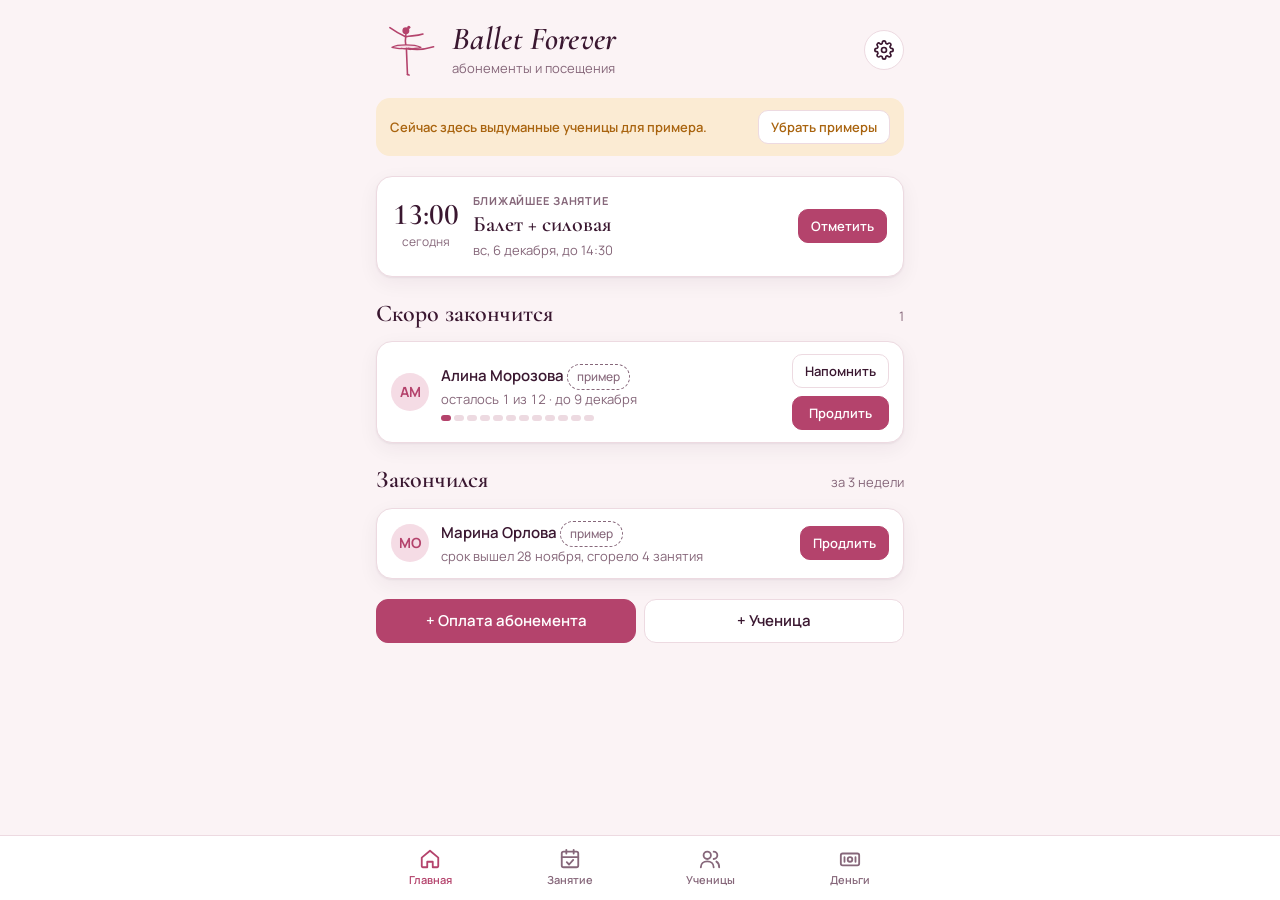
==== index.html @ a79734a9 "Ballet Forever: учёт абонементов и посещений Одностраничное приложение для телефона: отметка посещен" ====
<!doctype html>
<html lang="ru">
<head>
<meta charset="utf-8">
<meta name="viewport" content="width=device-width, initial-scale=1, viewport-fit=cover">
<meta name="apple-mobile-web-app-capable" content="yes">
<meta name="mobile-web-app-capable" content="yes">
<meta name="apple-mobile-web-app-title" content="Ballet Forever">
<link rel="icon" href="data:image/svg+xml,%3Csvg xmlns='http://www.w3.org/2000/svg' viewBox='0 0 64 64'%3E%3Ccircle cx='32' cy='32' r='32' fill='%23B4436C'/%3E%3Ctext x='32' y='42' font-family='Georgia' font-style='italic' font-size='28' fill='white' text-anchor='middle'%3EBF%3C/text%3E%3C/svg%3E">
<title>Ballet Forever</title>
<link rel="preconnect" href="https://fonts.googleapis.com">
<link rel="preconnect" href="https://fonts.gstatic.com" crossorigin>
<link rel="stylesheet" href="https://fonts.googleapis.com/css2?family=Cormorant+Garamond:ital,wght@0,500;0,600;1,500;1,600&family=Manrope:wght@400;500;600;700&display=swap">
<style>
/* Layout: одна колонка телефона, шапка с балериной, нижнее меню из четырёх вкладок, всплывающие снизу листы для форм */
:root {
  --bg: #FBF3F5;
  --surface: #FFFFFF;
  --ink: #3A1730;
  --muted: #86677A;
  --accent: #B4436C;
  --accent-ink: #FFFFFF;
  --accent-soft: #F5DCE5;
  --line: #EDDAE1;
  --ok: #2F7D5B;
  --ok-soft: #DDF0E6;
  --warn: #A9640F;
  --warn-soft: #FBEBD3;
  --bad: #B23A48;
  --bad-soft: #F8DDE0;
  --shadow: 0 1px 2px rgba(58,23,48,.06), 0 6px 20px rgba(58,23,48,.06);
  --f-display: "Cormorant Garamond", "Georgia", "Times New Roman", serif;
  --f-body: "Manrope", "Segoe UI", system-ui, -apple-system, sans-serif;
}
@media (prefers-color-scheme: dark) {
  :root:not([data-theme="light"]) {
    --bg: #1C1118; --surface: #281A23; --ink: #F6E8EE; --muted: #B796A8;
    --accent: #E5809F; --accent-ink: #2A0F1E; --accent-soft: #46283A; --line: #3B2734;
    --ok: #6CC49B; --ok-soft: #1F3A2D; --warn: #E8AA5A; --warn-soft: #3D2C17;
    --bad: #F08390; --bad-soft: #452128; --shadow: 0 1px 2px rgba(0,0,0,.3);
    color-scheme: dark;
  }
}
:root[data-theme="dark"] {
  --bg: #1C1118; --surface: #281A23; --ink: #F6E8EE; --muted: #B796A8;
  --accent: #E5809F; --accent-ink: #2A0F1E; --accent-soft: #46283A; --line: #3B2734;
  --ok: #6CC49B; --ok-soft: #1F3A2D; --warn: #E8AA5A; --warn-soft: #3D2C17;
  --bad: #F08390; --bad-soft: #452128; --shadow: 0 1px 2px rgba(0,0,0,.3);
  color-scheme: dark;
}
* { box-sizing: border-box; }
html, body { margin: 0; }
body {
  background: var(--bg); color: var(--ink);
  font-family: var(--f-body); font-size: 15px; line-height: 1.45;
  -webkit-tap-highlight-color: transparent;
}
.wrap { max-width: 560px; margin: 0 auto; padding-inline: 16px; padding-block: 0 calc(96px + env(safe-area-inset-bottom, 0px)); }
h1, h2, h3 { margin: 0; text-wrap: balance; }
button, input, select, textarea { font: inherit; color: inherit; }
button { cursor: pointer; }
:focus-visible { outline: 2px solid var(--accent); outline-offset: 2px; }
.num { font-variant-numeric: tabular-nums lining-nums; }
.next .when b, .stat b { font-variant-numeric: tabular-nums lining-nums; }

/* шапка */
header.top { display: flex; align-items: center; gap: 12px; padding-block: 18px 8px; }
.ballerina { width: 64px; height: 64px; flex: none; color: var(--accent); }
.brand { flex: 1; min-width: 0; }
.brand h1 { font-family: var(--f-display); font-style: italic; font-weight: 600; font-size: 32px; line-height: 1; letter-spacing: .01em; }
.brand p { margin: 4px 0 0; color: var(--muted); font-size: 13px; }
.iconbtn { width: 40px; height: 40px; border-radius: 50%; border: 1px solid var(--line); background: var(--surface); display: grid; place-items: center; flex: none; }
.iconbtn svg { width: 20px; height: 20px; }

.screen { display: flex; flex-direction: column; gap: 20px; padding-top: 8px; }
.sec-title { display: flex; align-items: baseline; justify-content: space-between; gap: 8px; }
.sec-title h2 { font-family: var(--f-display); font-weight: 600; font-size: 24px; }
.sec-title span { color: var(--muted); font-size: 13px; }
.eyebrow { text-transform: uppercase; letter-spacing: .08em; font-size: 11px; font-weight: 700; color: var(--muted); }

.card { background: var(--surface); border: 1px solid var(--line); border-radius: 16px; box-shadow: var(--shadow); }
.list { display: flex; flex-direction: column; }
.row { display: flex; align-items: center; gap: 12px; padding: 12px 14px; border-top: 1px solid var(--line); min-height: 60px; }
.row:first-child { border-top: 0; }
.row .main { flex: 1; min-width: 0; }
.row .name { font-weight: 600; overflow-wrap: anywhere; }
.row .sub { color: var(--muted); font-size: 13px; }
button.row { width: 100%; text-align: left; background: none; border-left: 0; border-right: 0; border-bottom: 0; }

.avatar { width: 38px; height: 38px; border-radius: 50%; display: grid; place-items: center; font-weight: 700; font-size: 14px; background: var(--accent-soft); color: var(--accent); flex: none; }

.pill { display: inline-flex; align-items: center; gap: 4px; padding: 3px 9px; border-radius: 999px; font-size: 12px; font-weight: 600; white-space: nowrap; }
.pill.ok { background: var(--ok-soft); color: var(--ok); }
.pill.warn { background: var(--warn-soft); color: var(--warn); }
.pill.bad { background: var(--bad-soft); color: var(--bad); }
.pill.mute { background: var(--line); color: var(--muted); }
.pill.ex { background: transparent; border: 1px dashed var(--muted); color: var(--muted); font-weight: 500; }

.btn { display: inline-flex; align-items: center; justify-content: center; gap: 6px; min-height: 44px; padding: 0 18px; border-radius: 12px; border: 1px solid var(--line); background: var(--surface); font-weight: 600; }
.btn.primary { background: var(--accent); color: var(--accent-ink); border-color: var(--accent); }
.btn.small { min-height: 34px; padding: 0 12px; font-size: 13px; border-radius: 10px; }
.btn.ghost { background: transparent; }
.btn.danger { color: var(--bad); }
.btn.block { width: 100%; }
.btns { display: flex; gap: 8px; flex-wrap: wrap; }

/* полоска остатка занятий */
.meter { display: flex; gap: 3px; margin-top: 6px; flex-wrap: wrap; }
.meter i { width: 10px; height: 6px; border-radius: 3px; background: var(--line); }
.meter i.on { background: var(--accent); }

/* ближайшее занятие */
.next { padding: 16px; display: flex; gap: 14px; align-items: center; }
.next .when { text-align: center; min-width: 64px; }
.next .when b { display: block; font-family: var(--f-display); font-size: 30px; font-weight: 600; line-height: 1; }
.next .when small { color: var(--muted); font-size: 12px; }
.next .main { flex: 1; min-width: 0; }
.next h3 { font-family: var(--f-display); font-size: 22px; font-weight: 600; }

.empty { padding: 22px 16px; text-align: center; color: var(--muted); }

/* формы */
label.f { display: flex; flex-direction: column; gap: 6px; font-size: 13px; font-weight: 600; color: var(--muted); }
input[type=text], input[type=tel], input[type=number], input[type=date], input[type=time], select, textarea {
  width: 100%; min-height: 44px; padding: 10px 12px; border-radius: 12px; border: 1px solid var(--line); background: var(--bg); color: var(--ink); font-weight: 500;
}
textarea { min-height: 96px; resize: vertical; }
.grid2 { display: grid; grid-template-columns: 1fr 1fr; gap: 12px; }
.grid2 > * { min-width: 0; }
.form { display: flex; flex-direction: column; gap: 14px; }
.seg { display: flex; gap: 6px; flex-wrap: wrap; }
.seg button { flex: 1; min-width: 52px; min-height: 44px; border-radius: 12px; border: 1px solid var(--line); background: var(--bg); font-weight: 700; }
.seg button[aria-pressed="true"] { background: var(--accent); color: var(--accent-ink); border-color: var(--accent); }
.switch { display: flex; align-items: center; justify-content: space-between; gap: 12px; font-weight: 600; }
.switch input { width: 46px; height: 28px; appearance: none; -webkit-appearance: none; border-radius: 999px; background: var(--line); position: relative; flex: none; transition: background .15s; }
.switch input::after { content: ""; position: absolute; top: 3px; left: 3px; width: 22px; height: 22px; border-radius: 50%; background: var(--surface); box-shadow: 0 1px 3px rgba(0,0,0,.25); transition: transform .15s; }
.switch input:checked { background: var(--accent); }
.switch input:checked::after { transform: translateX(18px); }
.summary { background: var(--accent-soft); border-radius: 12px; padding: 12px 14px; font-size: 14px; }
.summary b { font-variant-numeric: tabular-nums; }
.hint { color: var(--muted); font-size: 13px; margin: 0; }

/* отметка посещений */
.check { width: 30px; height: 30px; border-radius: 50%; border: 2px solid var(--line); display: grid; place-items: center; flex: none; transition: all .12s; }
.check svg { width: 16px; height: 16px; opacity: 0; }
.row[aria-pressed="true"] .check { background: var(--accent); border-color: var(--accent); color: var(--accent-ink); }
.row[aria-pressed="true"] .check svg { opacity: 1; }
.stickybar { position: sticky; bottom: calc(76px + env(safe-area-inset-bottom, 0px)); z-index: 3; }

/* нижнее меню */
nav.tabs { position: fixed; left: 0; right: 0; bottom: 0; z-index: 10; background: var(--surface); border-top: 1px solid var(--line); padding: 6px 8px calc(6px + env(safe-area-inset-bottom, 0px)); }
nav.tabs .in { max-width: 560px; margin: 0 auto; display: grid; grid-template-columns: repeat(4, 1fr); }
nav.tabs button { background: none; border: 0; display: flex; flex-direction: column; align-items: center; gap: 2px; padding: 6px 0; font-size: 11px; font-weight: 600; color: var(--muted); }
nav.tabs svg { width: 22px; height: 22px; }
nav.tabs button[aria-current="page"] { color: var(--accent); }

/* лист снизу */
.scrim { position: fixed; inset: 0; background: rgba(28,10,22,.45); z-index: 20; display: flex; align-items: flex-end; justify-content: center; }
.sheet { background: var(--surface); width: 100%; max-width: 560px; max-height: 92%; overflow-y: auto; border-radius: 22px 22px 0 0; padding: 18px 16px calc(20px + env(safe-area-inset-bottom, 0px)); display: flex; flex-direction: column; gap: 16px; animation: up .2s ease-out; }
.sheet h2 { font-family: var(--f-display); font-weight: 600; font-size: 26px; }
.sheet .head { display: flex; align-items: center; justify-content: space-between; gap: 8px; }
@keyframes up { from { transform: translateY(24px); opacity: .6; } to { transform: none; opacity: 1; } }
@media (prefers-reduced-motion: reduce) { .sheet { animation: none; } * { transition: none !important; } }

.msg { background: var(--bg); border: 1px solid var(--line); border-radius: 12px; padding: 12px; white-space: pre-wrap; user-select: all; -webkit-user-select: all; }
.toast { position: fixed; left: 50%; transform: translateX(-50%); bottom: calc(86px + env(safe-area-inset-bottom, 0px)); background: var(--ink); color: var(--bg); padding: 10px 16px; border-radius: 12px; font-weight: 600; z-index: 30; max-width: calc(100% - 32px); }

.stats { display: grid; grid-template-columns: repeat(2, 1fr); gap: 10px; }
.stat { padding: 14px; }
.stat b { display: block; font-family: var(--f-display); font-size: 30px; font-weight: 600; line-height: 1.1; font-variant-numeric: tabular-nums; }
.stat span { color: var(--muted); font-size: 13px; }
.banner { padding: 12px 14px; border-radius: 14px; background: var(--warn-soft); color: var(--warn); font-size: 13px; font-weight: 600; display: flex; gap: 10px; align-items: center; justify-content: space-between; flex-wrap: wrap; }
.search { position: relative; }
.timeline .row { min-height: 48px; }
</style>
</head>
<body>
<div class="wrap">
  <header class="top">
    <svg class="ballerina" viewBox="0 0 120 120" aria-hidden="true" fill="none" stroke="currentColor" stroke-width="3" stroke-linecap="round" stroke-linejoin="round">
      <circle cx="56" cy="24" r="6.5" fill="currentColor" stroke="none"/>
      <circle cx="61.5" cy="17.5" r="3" fill="currentColor" stroke="none"/>
      <path d="M56 31 C55 38 54.5 45 56 52"/>
      <path d="M55.5 35 C47 31 37 26 26 18"/>
      <path d="M56.5 35 C66 33 76 34 88 30"/>
      <path d="M30 55 C40 49 72 49 84 55 C76 58 70 56 64 59 C59 56 53 59 48 57 C42 59 36 56 30 55 Z" fill="var(--accent-soft)" stroke-width="2.5"/>
      <path d="M57 57 L58 82 L59 106"/>
      <path d="M59 106 L62 107"/>
      <path d="M60 57 C72 60 88 60 108 54"/>
    </svg>
    <div class="brand">
      <h1>Ballet Forever</h1>
      <p id="subtitle">абонементы и посещения</p>
    </div>
    <button class="iconbtn" id="settingsBtn" aria-label="Настройки">
      <svg viewBox="0 0 24 24" fill="none" stroke="currentColor" stroke-width="2" stroke-linecap="round" stroke-linejoin="round"><circle cx="12" cy="12" r="3"/><path d="M19.4 15a1.65 1.65 0 0 0 .33 1.82l.06.06a2 2 0 1 1-2.83 2.83l-.06-.06a1.65 1.65 0 0 0-1.82-.33 1.65 1.65 0 0 0-1 1.51V21a2 2 0 1 1-4 0v-.09A1.65 1.65 0 0 0 9 19.4a1.65 1.65 0 0 0-1.82.33l-.06.06a2 2 0 1 1-2.83-2.83l.06-.06A1.65 1.65 0 0 0 4.68 15a1.65 1.65 0 0 0-1.51-1H3a2 2 0 1 1 0-4h.09A1.65 1.65 0 0 0 4.6 9a1.65 1.65 0 0 0-.33-1.82l-.06-.06a2 2 0 1 1 2.83-2.83l.06.06A1.65 1.65 0 0 0 9 4.68a1.65 1.65 0 0 0 1-1.51V3a2 2 0 1 1 4 0v.09a1.65 1.65 0 0 0 1 1.51 1.65 1.65 0 0 0 1.82-.33l.06-.06a2 2 0 1 1 2.83 2.83l-.06.06A1.65 1.65 0 0 0 19.4 9a1.65 1.65 0 0 0 1.51 1H21a2 2 0 1 1 0 4h-.09a1.65 1.65 0 0 0-1.51 1z"/></svg>
    </button>
  </header>
  <main id="app"></main>
</div>

<nav class="tabs" aria-label="Разделы">
  <div class="in">
    <button data-tab="home"><svg viewBox="0 0 24 24" fill="none" stroke="currentColor" stroke-width="2" stroke-linecap="round" stroke-linejoin="round"><path d="M3 10.5 12 3l9 7.5V20a1 1 0 0 1-1 1h-5v-6H9v6H4a1 1 0 0 1-1-1z"/></svg>Главная</button>
    <button data-tab="mark"><svg viewBox="0 0 24 24" fill="none" stroke="currentColor" stroke-width="2" stroke-linecap="round" stroke-linejoin="round"><rect x="3" y="4" width="18" height="17" rx="2"/><path d="M8 2v4M16 2v4M3 10h18M8.5 15.5l2.5 2.5 4.5-5"/></svg>Занятие</button>
    <button data-tab="students"><svg viewBox="0 0 24 24" fill="none" stroke="currentColor" stroke-width="2" stroke-linecap="round" stroke-linejoin="round"><circle cx="9" cy="8" r="4"/><path d="M2 21c0-4 3-6.5 7-6.5s7 2.5 7 6.5"/><path d="M16 4a4 4 0 0 1 0 8M19 14.8c1.8.9 3 2.9 3 6.2"/></svg>Ученицы</button>
    <button data-tab="money"><svg viewBox="0 0 24 24" fill="none" stroke="currentColor" stroke-width="2" stroke-linecap="round" stroke-linejoin="round"><rect x="2" y="6" width="20" height="13" rx="2"/><circle cx="12" cy="12.5" r="2.5"/><path d="M6 10v5M18 10v5"/></svg>Деньги</button>
  </div>
</nav>

<script>
(() => {
'use strict';

/* ---------- даты ---------- */
const pad = n => String(n).padStart(2, '0');
const iso = d => `${d.getFullYear()}-${pad(d.getMonth() + 1)}-${pad(d.getDate())}`;
const parse = s => { const [y, m, d] = s.split('-').map(Number); return new Date(y, m - 1, d); };
const today = () => iso(new Date());
const addDays = (s, n) => { const d = parse(s); d.setDate(d.getDate() + n); return iso(d); };
const diff = (a, b) => Math.round((parse(b) - parse(a)) / 86400000); // b - a в днях
const MONTHS = ['января','февраля','марта','апреля','мая','июня','июля','августа','сентября','октября','ноября','декабря'];
const MONTHS_NOM = ['Январь','Февраль','Март','Апрель','Май','Июнь','Июль','Август','Сентябрь','Октябрь','Ноябрь','Декабрь'];
const DOW = ['вс','пн','вт','ср','чт','пт','сб'];
const DOW_FULL = ['воскресенье','понедельник','вторник','среда','четверг','пятница','суббота'];
const fmt = s => { const d = parse(s); return `${d.getDate()} ${MONTHS[d.getMonth()]}`; };
const fmtDow = s => `${DOW[parse(s).getDay()]}, ${fmt(s)}`;
const plural = (n, a, b, c) => { const m10 = n % 10, m100 = n % 100; return m10 === 1 && m100 !== 11 ? a : m10 >= 2 && m10 <= 4 && (m100 < 10 || m100 >= 20) ? b : c; };
const zan = n => `${n} ${plural(n, 'занятие', 'занятия', 'занятий')}`;
const rub = n => `${Number(n).toLocaleString('ru-RU')} ₽`;
const uid = () => Math.random().toString(36).slice(2, 10) + Date.now().toString(36).slice(-4);
const esc = s => String(s ?? '').replace(/[&<>"']/g, c => ({ '&': '&amp;', '<': '&lt;', '>': '&gt;', '"': '&quot;', "'": '&#39;' }[c]));
const initials = name => name.trim().split(/\s+/).slice(0, 2).map(w => w[0] || '').join('').toUpperCase();

/* ---------- данные ---------- */
const KEY = 'ballet-forever-v1';
const REASONS = { sick: 'Болезнь (больничный)', trip: 'Командировка', vacation: 'Отпуск', other: 'Другое уважительное' };
const DEFAULT_TEMPLATE = '{имя}, привет! В твоём абонементе осталось {осталось}, он действует до {до}. Если хочешь продолжать, продлим на следующем занятии. Ballet Forever';

function defaults() {
  return {
    settings: {
      pricePerLesson: 500,
      priceSingle: 1000,
      soonLessons: 2,
      soonDays: 5,
      template: DEFAULT_TEMPLATE,
      lastBackup: null,
    },
    schedule: [
      { id: 'c1', dow: 1, title: 'Растяжка', start: '18:00', end: '19:00' },
      { id: 'c2', dow: 2, title: 'Балет', start: '19:00', end: '20:30' },
      { id: 'c3', dow: 4, title: 'Балет', start: '19:00', end: '20:30' },
      { id: 'c4', dow: 0, title: 'Балет + силовая', start: '13:00', end: '14:30' },
    ],
    students: [], passes: [], visits: [],
  };
}

function sample() {
  const db = defaults();
  const t = today();
  const mk = (name, phone, remind) => { const s = { id: uid(), name, phone, remind, note: '', example: true }; db.students.push(s); return s; };
  const pass = (s, perWeek, weeks, startOffset, extra = {}) => {
    const p = { id: uid(), studentId: s.id, perWeek, weeks, total: perWeek * weeks, price: perWeek * weeks * 500, paidAt: addDays(t, startOffset), start: addDays(t, startOffset), freezes: [], ...extra };
    db.passes.push(p); return p;
  };
  // занятия, которые были в прошлом по расписанию, от start до вчера
  const pastClassDays = (from) => { const out = []; for (let d = from; d < t; d = addDays(d, 1)) { const c = db.schedule.find(c => c.dow === parse(d).getDay()); if (c) out.push({ date: d, classId: c.id }); } return out; };
  const attend = (s, p, take, keep = 0) => { pastClassDays(p.start).filter(take).slice(0, p.total - keep).forEach(x => db.visits.push({ id: uid(), studentId: s.id, date: x.date, classId: x.classId, kind: 'pass', passId: p.id })); };

  const a = mk('Алина Морозова', '+7 900 111-22-33', true);
  const pa = pass(a, 3, 4, -24); attend(a, pa, () => true, 1);
  const b = mk('Вера Соколова', '+7 900 222-33-44', true);
  const pb = pass(b, 2, 4, -10); attend(b, pb, x => [2, 4].includes(parse(x.date).getDay()));
  const c = mk('Дарья Лебедева', '+7 900 333-44-55', true);
  const pc = pass(c, 4, 4, -26, { freezes: [{ id: uid(), from: addDays(t, -12), to: addDays(t, -6), reason: 'trip' }] });
  attend(c, pc, x => diff(x.date, addDays(t, -12)) > 0 || diff(addDays(t, -6), x.date) > 0);
  const d = mk('Ольга Павлова', '+7 900 444-55-66', false);
  pastClassDays(addDays(t, -14)).filter(x => parse(x.date).getDay() === 4).forEach(x => db.visits.push({ id: uid(), studentId: d.id, date: x.date, classId: x.classId, kind: 'single', price: 1000 }));
  const e = mk('Ксения Белова', '+7 900 555-66-77', true);
  const pe = pass(e, 3, 4, -3); attend(e, pe, () => true);
  const f = mk('Марина Орлова', '+7 900 666-77-88', true);
  const pf = pass(f, 2, 4, -35); attend(f, pf, x => [2, 0].includes(parse(x.date).getDay()) && diff(x.date, addDays(t, -22)) > 0);
  return db;
}

let db;
let storageOk = true;
function load() {
  try {
    const raw = localStorage.getItem(KEY);
    if (raw) { db = JSON.parse(raw); db.settings = { ...defaults().settings, ...db.settings }; return; }
  } catch (e) { storageOk = false; }
  db = sample();
  save();
}
function save() {
  try { localStorage.setItem(KEY, JSON.stringify(db)); } catch (e) { storageOk = false; }
}

/* ---------- расчёты по абонементу ---------- */
const frozenDays = p => p.freezes.reduce((s, f) => s + Math.max(0, diff(f.from, f.to) + 1), 0);
const passEnd = p => addDays(p.start, p.weeks * 7 - 1 + frozenDays(p));
const passUsed = p => db.visits.filter(v => v.passId === p.id).length;
const passLeft = p => p.total - passUsed(p);
const isFrozenOn = (p, d) => p.freezes.some(f => d >= f.from && d <= f.to);

function passState(p, on = today()) {
  const left = passLeft(p), end = passEnd(p), daysLeft = diff(on, end);
  if (on < p.start) return { key: 'future', left, end, daysLeft, label: `с ${fmt(p.start)}`, tone: 'mute' };
  if (left <= 0) return { key: 'used', left: 0, end, daysLeft, label: 'занятия закончились', tone: 'bad' };
  if (on > end) return { key: 'expired', left, end, daysLeft, burned: left, label: `истёк, сгорело ${left}`, tone: 'bad' };
  if (isFrozenOn(p, on)) return { key: 'frozen', left, end, daysLeft, label: 'заморожен', tone: 'mute' };
  const soon = left <= db.settings.soonLessons || daysLeft <= db.settings.soonDays;
  return { key: soon ? 'soon' : 'active', left, end, daysLeft, label: `осталось ${left} из ${p.total}`, tone: soon ? 'warn' : 'ok' };
}
const studentPasses = sid => db.passes.filter(p => p.studentId === sid).sort((a, b) => a.start < b.start ? 1 : -1);
function currentPass(sid, on = today()) {
  const list = studentPasses(sid);
  // сначала действующий на эту дату, иначе самый свежий
  return list.find(p => { const s = passState(p, on); return ['active', 'soon', 'frozen'].includes(s.key); }) || list.find(p => passState(p, on).key === 'future') || list[0] || null;
}
function passForVisit(sid, date, exceptVisitIds = []) {
  return db.passes.filter(p => p.studentId === sid && date >= p.start && date <= passEnd(p))
    .sort((a, b) => a.start < b.start ? -1 : 1)
    .find(p => p.total - db.visits.filter(v => v.passId === p.id && !exceptVisitIds.includes(v.id)).length > 0) || null;
}
const studentById = id => db.students.find(s => s.id === id);
const classById = id => db.schedule.find(c => c.id === id);

function upcomingClass() {
  const now = new Date();
  for (let i = 0; i < 8; i++) {
    const d = addDays(today(), i), dow = parse(d).getDay();
    const list = db.schedule.filter(c => c.dow === dow).sort((a, b) => a.start < b.start ? -1 : 1);
    for (const c of list) {
      if (i === 0) { const [h, m] = c.end.split(':').map(Number); if (now.getHours() * 60 + now.getMinutes() > h * 60 + m) continue; }
      return { date: d, cls: c };
    }
  }
  return null;
}

function reminderText(s, p) {
  const st = passState(p);
  return db.settings.template
    .replaceAll('{имя}', s.name.split(' ')[0])
    .replaceAll('{осталось}', zan(st.left))
    .replaceAll('{до}', fmt(st.end));
}

/* ---------- интерфейс ---------- */
const app = document.getElementById('app');
let tab = 'home';
let markState = null;
let studentFilter = '';

const ICON_CHECK = '<svg viewBox="0 0 24 24" fill="none" stroke="currentColor" stroke-width="3" stroke-linecap="round" stroke-linejoin="round"><path d="M5 12.5l4.5 4.5L19 7.5"/></svg>';
const meter = (p, st) => p.total > 24 ? '' : `<div class="meter" aria-hidden="true">${Array.from({ length: p.total }, (_, i) => `<i class="${i < st.left && ['active', 'soon', 'frozen', 'future'].includes(st.key) ? 'on' : ''}"></i>`).join('')}</div>`;
const exPill = s => s.example ? ' <span class="pill ex">пример</span>' : '';

function toast(text) {
  const t = document.createElement('div'); t.className = 'toast'; t.textContent = text; t.setAttribute('role', 'status');
  document.body.appendChild(t); setTimeout(() => t.remove(), 2200);
}

function setTab(t) { tab = t; if (t !== 'mark') markState = null; render(); window.scrollTo(0, 0); }
document.querySelectorAll('nav.tabs button').forEach(b => b.addEventListener('click', () => setTab(b.dataset.tab)));
document.getElementById('settingsBtn').addEventListener('click', () => { tab = 'settings'; render(); window.scrollTo(0, 0); });

function render() {
  document.querySelectorAll('nav.tabs button').forEach(b => { if (b.dataset.tab === tab) b.setAttribute('aria-current', 'page'); else b.removeAttribute('aria-current'); });
  ({ home: renderHome, mark: renderMark, students: renderStudents, money: renderMoney, settings: renderSettings })[tab]();
}

/* ----- Главная ----- */
function renderHome() {
  const t = today();
  const soon = [], ended = [];
  db.students.forEach(s => {
    const p = currentPass(s.id); if (!p) return;
    const st = passState(p);
    const newer = db.passes.some(q => q.studentId === s.id && q.start > p.start);
    if (newer) return;
    if (st.key === 'soon') soon.push({ s, p, st });
    if ((st.key === 'used' || st.key === 'expired') && diff(st.end, t) <= 21) ended.push({ s, p, st });
  });
  soon.sort((a, b) => a.st.left - b.st.left || a.st.daysLeft - b.st.daysLeft);
  const up = upcomingClass();
  const hasExamples = db.students.some(s => s.example);
  const backupDays = db.settings.lastBackup ? diff(db.settings.lastBackup, t) : null;

  app.innerHTML = `<div class="screen">
    ${hasExamples ? `<div class="banner"><span>Сейчас здесь выдуманные ученицы для примера.</span><button class="btn small" data-act="clear-examples">Убрать примеры</button></div>` : ''}
    ${!storageOk ? `<div class="banner"><span>Браузер не даёт сохранять данные. Откройте приложение в обычном окне, не в режиме инкогнито.</span></div>` : ''}
    ${!hasExamples && db.students.length && (backupDays === null || backupDays >= 14) ? `<div class="banner"><span>${backupDays === null ? 'Резервной копии ещё нет.' : `Последняя копия ${backupDays} дн. назад.`} Сохраните копию данных.</span><button class="btn small" data-act="go-settings">Сохранить</button></div>` : ''}

    ${up ? `<div class="card next">
      <div class="when"><b class="num">${up.cls.start}</b><small>${up.date === t ? 'сегодня' : diff(t, up.date) === 1 ? 'завтра' : DOW_FULL[parse(up.date).getDay()]}</small></div>
      <div class="main"><div class="eyebrow">Ближайшее занятие</div><h3>${esc(up.cls.title)}</h3><div class="sub" style="color:var(--muted);font-size:13px">${fmtDow(up.date)}, до ${up.cls.end}</div></div>
      <button class="btn primary small" data-act="mark-class" data-date="${up.date}" data-class="${up.cls.id}">Отметить</button>
    </div>` : ''}

    <section>
      <div class="sec-title"><h2>Скоро закончится</h2><span>${soon.length ? soon.length : ''}</span></div>
      <div class="card list" style="margin-top:10px">
        ${soon.length ? soon.map(({ s, p, st }) => `<div class="row">
          <div class="avatar">${esc(initials(s.name))}</div>
          <div class="main"><div class="name">${esc(s.name)}${exPill(s)}</div>
            <div class="sub num">осталось ${st.left} из ${p.total} · до ${fmt(st.end)}</div>${meter(p, st)}</div>
          <div class="btns" style="flex-direction:column;align-items:stretch">
            ${s.remind ? `<button class="btn small" data-act="remind" data-id="${s.id}">Напомнить</button>` : ''}
            <button class="btn small primary" data-act="renew" data-id="${s.id}">Продлить</button>
          </div></div>`).join('') : `<div class="empty">Ни у кого абонемент не кончается в ближайшие ${db.settings.soonDays} дн.</div>`}
      </div>
    </section>

    ${ended.length ? `<section>
      <div class="sec-title"><h2>Закончился</h2><span>за 3 недели</span></div>
      <div class="card list" style="margin-top:10px">
        ${ended.map(({ s, p, st }) => `<div class="row">
          <div class="avatar">${esc(initials(s.name))}</div>
          <div class="main"><div class="name">${esc(s.name)}${exPill(s)}</div>
            <div class="sub">${st.key === 'expired' ? `срок вышел ${fmt(st.end)}, сгорело ${zan(st.burned)}` : `все ${zan(p.total)} использованы`}</div></div>
          <button class="btn small primary" data-act="renew" data-id="${s.id}">Продлить</button></div>`).join('')}
      </div></section>` : ''}

    <div class="btns">
      <button class="btn primary" style="flex:1" data-act="new-pass">+ Оплата абонемента</button>
      <button class="btn" style="flex:1" data-act="new-student">+ Ученица</button>
    </div>
  </div>`;
}

/* ----- Отметка занятия ----- */
function classesFor(date) { return db.schedule.filter(c => c.dow === parse(date).getDay()).sort((a, b) => a.start < b.start ? -1 : 1); }
function openMark(date, classId) {
  const existing = db.visits.filter(v => v.date === date && v.classId === classId);
  markState = { date, classId, picked: new Map(existing.map(v => [v.studentId, { kind: v.kind, id: v.id }])), extra: [] };
  tab = 'mark'; render();
}
function renderMark() {
  if (!markState) {
    const up = upcomingClass();
    const t = today(), todays = classesFor(t);
    const start = todays.length ? { date: t, cls: todays[0] } : up;
    if (start) { openMark(start.date, start.cls.id); return; }
    markState = { date: t, classId: '', picked: new Map(), extra: [] };
  }
  const { date, classId, picked } = markState;
  const opts = classesFor(date);
  const ids = new Set(db.visits.filter(v => v.date === date && v.classId === classId).map(v => v.id));
  const rows = db.students.map(s => {
    const p = passForVisit(s.id, date, [...ids]);
    return { s, p, st: p ? passState(p, date) : null };
  }).sort((a, b) => (!!b.p - !!a.p) || a.s.name.localeCompare(b.s.name, 'ru'));
  const withPass = rows.filter(r => r.p), noPass = rows.filter(r => !r.p);
  const count = picked.size;

  const rowHtml = ({ s, p, st }) => {
    const on = picked.has(s.id);
    const frozen = p && isFrozenOn(p, date);
    let sub = p ? `абонемент: осталось ${st.left}${frozen ? ' · заморожен на эту дату' : ''}` : `разово, ${rub(db.settings.priceSingle)}`;
    if (on && picked.get(s.id).kind === 'single' && p) sub = 'отмечена как разовое';
    return `<button class="row" data-act="toggle" data-id="${s.id}" aria-pressed="${on}">
      <div class="check">${ICON_CHECK}</div>
      <div class="main"><div class="name">${esc(s.name)}${exPill(s)}</div><div class="sub num">${sub}</div></div>
      ${p ? `<span class="pill ${st.tone}">${st.left}</span>` : '<span class="pill mute">разово</span>'}
    </button>`;
  };

  app.innerHTML = `<div class="screen">
    <div class="sec-title"><h2>Кто пришёл</h2><span class="num">${count ? `отмечено ${count}` : ''}</span></div>
    <div class="grid2">
      <label class="f">Дата<input type="date" id="mDate" value="${date}"></label>
      <label class="f">Занятие<select id="mClass">
        ${opts.map(c => `<option value="${c.id}" ${c.id === classId ? 'selected' : ''}>${esc(c.title)}, ${c.start}</option>`).join('')}
        ${opts.length ? '' : '<option value="">В этот день занятий нет</option>'}
      </select></label>
    </div>
    ${classId ? `
      <div class="card list">${withPass.length ? withPass.map(rowHtml).join('') : '<div class="empty">На эту дату ни у кого нет действующего абонемента.</div>'}</div>
      ${noPass.length ? `<div><div class="eyebrow" style="margin-bottom:8px">Без абонемента, оплата разово</div><div class="card list">${noPass.map(rowHtml).join('')}</div></div>` : ''}
      <button class="btn ghost" data-act="new-student-mark">+ Новая ученица</button>
      <div class="stickybar"><button class="btn primary block" data-act="save-mark">Сохранить${count ? ` (${count})` : ''}</button></div>
    ` : `<p class="hint">Выберите другую дату или добавьте занятие в расписание в настройках.</p>`}
  </div>`;

  document.getElementById('mDate').addEventListener('change', e => {
    const d = e.target.value || today(); const c = classesFor(d)[0];
    if (c) openMark(d, c.id); else { markState = { date: d, classId: '', picked: new Map(), extra: [] }; render(); }
  });
  document.getElementById('mClass').addEventListener('change', e => openMark(markState.date, e.target.value));
}
function toggleMark(sid) {
  const { date, classId, picked } = markState;
  if (picked.has(sid)) picked.delete(sid);
  else {
    const ids = db.visits.filter(v => v.date === date && v.classId === classId).map(v => v.id);
    // сколько уже отмечено этой ученице в текущем выборе по тому же абонементу
    const p = passForVisit(sid, date, ids);
    picked.set(sid, { kind: p ? 'pass' : 'single' });
  }
  render();
}
function saveMark() {
  const { date, classId, picked } = markState;
  const old = db.visits.filter(v => v.date === date && v.classId === classId);
  const oldIds = old.map(v => v.id);
  db.visits = db.visits.filter(v => !(v.date === date && v.classId === classId));
  let singles = 0;
  picked.forEach((val, sid) => {
    const prev = old.find(v => v.studentId === sid);
    const p = val.kind === 'pass' ? passForVisit(sid, date, oldIds) : null;
    if (p) db.visits.push({ id: prev?.id || uid(), studentId: sid, date, classId, kind: 'pass', passId: p.id });
    else { singles++; db.visits.push({ id: prev?.id || uid(), studentId: sid, date, classId, kind: 'single', price: prev?.price ?? db.settings.priceSingle }); }
  });
  save();
  toast(`Сохранено: ${picked.size}${singles ? `, из них разово ${singles}` : ''}`);
  openMark(date, classId);
}

/* ----- Ученицы ----- */
function renderStudents() {
  const q = studentFilter.trim().toLowerCase();
  const list = db.students.filter(s => !q || s.name.toLowerCase().includes(q)).map(s => {
    const p = currentPass(s.id); return { s, p, st: p ? passState(p) : null };
  }).sort((a, b) => a.s.name.localeCompare(b.s.name, 'ru'));
  app.innerHTML = `<div class="screen">
    <div class="sec-title"><h2>Ученицы</h2><span class="num">${db.students.length}</span></div>
    <input type="text" id="sSearch" placeholder="Поиск по имени" value="${esc(studentFilter)}" aria-label="Поиск по имени">
    <div class="card list">
      ${list.length ? list.map(({ s, p, st }) => `<button class="row" data-act="open-student" data-id="${s.id}">
        <div class="avatar">${esc(initials(s.name))}</div>
        <div class="main"><div class="name">${esc(s.name)}${exPill(s)}</div>
          <div class="sub num">${p ? `${p.perWeek} р/нед · до ${fmt(st.end)}` : 'разовые занятия'}</div></div>
        ${p ? `<span class="pill ${st.tone}">${st.key === 'active' || st.key === 'soon' ? `${st.left} из ${p.total}` : st.label}</span>` : '<span class="pill mute">разово</span>'}
      </button>`).join('') : '<div class="empty">Пока никого. Добавьте первую ученицу кнопкой ниже.</div>'}
    </div>
    <button class="btn primary" data-act="new-student">+ Ученица</button>
  </div>`;
  const inp = document.getElementById('sSearch');
  inp.addEventListener('input', e => { studentFilter = e.target.value; const pos = e.target.selectionStart; render(); const n = document.getElementById('sSearch'); n.focus(); n.setSelectionRange(pos, pos); });
}

/* ----- Деньги ----- */
let moneyMonth = today().slice(0, 7);
function renderMoney() {
  const [y, m] = moneyMonth.split('-').map(Number);
  const inMonth = d => d && d.slice(0, 7) === moneyMonth;
  const passes = db.passes.filter(p => inMonth(p.paidAt));
  const singles = db.visits.filter(v => v.kind === 'single' && inMonth(v.date));
  const visits = db.visits.filter(v => inMonth(v.date));
  const passSum = passes.reduce((s, p) => s + Number(p.price || 0), 0);
  const singleSum = singles.reduce((s, v) => s + Number(v.price || 0), 0);
  const burned = db.passes.map(p => ({ p, st: passState(p) })).filter(x => x.st.key === 'expired' && inMonth(x.st.end));
  const burnedCount = burned.reduce((s, x) => s + x.st.burned, 0);
  const prev = () => { const d = new Date(y, m - 2, 1); return `${d.getFullYear()}-${pad(d.getMonth() + 1)}`; };
  const next = () => { const d = new Date(y, m, 1); return `${d.getFullYear()}-${pad(d.getMonth() + 1)}`; };
  const ops = [
    ...passes.map(p => ({ date: p.paidAt, text: `${studentById(p.studentId)?.name || '—'}`, sub: `абонемент ${p.perWeek} р/нед, ${zan(p.total)}`, sum: p.price })),
    ...singles.map(v => ({ date: v.date, text: `${studentById(v.studentId)?.name || '—'}`, sub: `разовое · ${classById(v.classId)?.title || ''}`, sum: v.price })),
  ].sort((a, b) => a.date < b.date ? 1 : -1);

  app.innerHTML = `<div class="screen">
    <div class="sec-title"><h2>${MONTHS_NOM[m - 1]} ${y}</h2>
      <span class="btns"><button class="btn small" data-act="month" data-m="${prev()}" aria-label="Предыдущий месяц">‹</button><button class="btn small" data-act="month" data-m="${next()}" aria-label="Следующий месяц">›</button></span></div>
    <div class="stats">
      <div class="card stat"><b>${rub(passSum + singleSum)}</b><span>всего получено</span></div>
      <div class="card stat"><b class="num">${visits.length}</b><span>посещений</span></div>
      <div class="card stat"><b>${rub(passSum)}</b><span>абонементы (${passes.length})</span></div>
      <div class="card stat"><b>${rub(singleSum)}</b><span>разовые (${singles.length})</span></div>
    </div>
    <div class="card stat"><b class="num">${burnedCount}</b><span>${plural(burnedCount, 'занятие сгорело', 'занятия сгорело', 'занятий сгорело')} у абонементов, истёкших в этом месяце</span></div>
    <section><div class="sec-title"><h2>Оплаты</h2></div>
      <div class="card list timeline" style="margin-top:10px">
        ${ops.length ? ops.map(o => `<div class="row"><div class="main"><div class="name">${esc(o.text)}</div><div class="sub">${fmt(o.date)} · ${esc(o.sub)}</div></div><b class="num">${rub(o.sum)}</b></div>`).join('') : '<div class="empty">В этом месяце оплат нет.</div>'}
      </div></section>
  </div>`;
}

/* ----- Настройки ----- */
function renderSettings() {
  const st = db.settings;
  const sched = [...db.schedule].sort((a, b) => ((a.dow + 6) % 7) - ((b.dow + 6) % 7) || (a.start < b.start ? -1 : 1));
  app.innerHTML = `<div class="screen">
    <div class="sec-title"><h2>Настройки</h2><button class="btn small" data-act="tab-home">Готово</button></div>
    <section class="card form" style="padding:16px">
      <div class="eyebrow">Цены</div>
      <div class="grid2">
        <label class="f">Занятие в абонементе, ₽<input type="number" inputmode="numeric" id="stLesson" value="${st.pricePerLesson}" min="0"></label>
        <label class="f">Разовое занятие, ₽<input type="number" inputmode="numeric" id="stSingle" value="${st.priceSingle}" min="0"></label>
      </div>
      <div class="eyebrow">Когда предупреждать</div>
      <div class="grid2">
        <label class="f">Осталось занятий не больше<input type="number" inputmode="numeric" id="stSoonL" value="${st.soonLessons}" min="0"></label>
        <label class="f">Или до конца дней не больше<input type="number" inputmode="numeric" id="stSoonD" value="${st.soonDays}" min="0"></label>
      </div>
      <label class="f">Текст напоминания
        <textarea id="stTpl">${esc(st.template)}</textarea></label>
      <p class="hint">Подставляется: {имя}, {осталось}, {до}.</p>
      <button class="btn primary" data-act="save-settings">Сохранить</button>
    </section>

    <section>
      <div class="sec-title"><h2>Расписание</h2></div>
      <div class="card list" style="margin-top:10px">
        ${sched.map(c => `<button class="row" data-act="edit-class" data-id="${c.id}"><div class="avatar" style="font-size:12px">${DOW[c.dow]}</div>
          <div class="main"><div class="name">${esc(c.title)}</div><div class="sub num">${DOW_FULL[c.dow]}, ${c.start}–${c.end}</div></div></button>`).join('')}
      </div>
      <button class="btn ghost" style="margin-top:8px" data-act="edit-class" data-id="">+ Добавить занятие</button>
    </section>

    <section class="card form" style="padding:16px">
      <div class="eyebrow">Резервная копия</div>
      <p class="hint">Все данные хранятся только в этом телефоне. Раз в пару недель сохраняйте копию в файл и отправляйте себе, например, в «Избранное» в Максе. Если телефон сменится, копию можно загрузить обратно.</p>
      <div class="btns">
        <button class="btn primary" data-act="export">Сохранить копию в файл</button>
        <button class="btn" data-act="copy-backup">Скопировать как текст</button>
      </div>
      <label class="btn" style="cursor:pointer">Загрузить копию из файла<input type="file" id="importFile" accept=".json,application/json,text/plain" hidden></label>
      ${st.lastBackup ? `<p class="hint">Последняя копия: ${fmt(st.lastBackup)}.</p>` : ''}
    </section>

    <section class="card form" style="padding:16px">
      <div class="eyebrow">Начать заново</div>
      <div class="btns">
        ${db.students.some(s => s.example) ? '<button class="btn" data-act="clear-examples">Убрать примеры</button>' : ''}
        <button class="btn danger" data-act="wipe">Стереть все данные</button>
      </div>
    </section>
  </div>`;
  document.getElementById('importFile').addEventListener('change', e => {
    const f = e.target.files[0]; if (!f) return;
    const r = new FileReader();
    r.onload = () => importText(String(r.result));
    r.readAsText(f);
  });
}
function importText(text) {
  try {
    const data = JSON.parse(text);
    if (!Array.isArray(data.students) || !Array.isArray(data.passes) || !Array.isArray(data.visits)) throw new Error();
    confirmSheet('Загрузить копию?', `В копии ${data.students.length} учениц, ${data.passes.length} абонементов. Текущие данные заменятся.`, 'Загрузить', () => {
      db = { ...defaults(), ...data, settings: { ...defaults().settings, ...data.settings } }; save(); toast('Копия загружена'); tab = 'home'; render();
    });
  } catch (e) { toast('Это не похоже на файл копии Ballet Forever'); }
}

/* ---------- листы ---------- */
function sheet(html, onMount) {
  closeSheet();
  const scrim = document.createElement('div'); scrim.className = 'scrim'; scrim.id = 'scrim';
  scrim.innerHTML = `<div class="sheet" role="dialog" aria-modal="true">${html}</div>`;
  scrim.addEventListener('click', e => { if (e.target === scrim) closeSheet(); });
  document.body.appendChild(scrim);
  document.body.style.overflow = 'hidden';
  scrim.querySelector('.sheet').addEventListener('click', onAction);
  onMount && onMount(scrim.querySelector('.sheet'));
  const first = scrim.querySelector('input, select, textarea, button'); first && first.focus({ preventScroll: true });
}
function closeSheet() { const s = document.getElementById('scrim'); if (s) s.remove(); document.body.style.overflow = ''; }
document.addEventListener('keydown', e => { if (e.key === 'Escape') closeSheet(); });
const sheetHead = title => `<div class="head"><h2>${title}</h2><button class="iconbtn" data-act="close" aria-label="Закрыть"><svg viewBox="0 0 24 24" fill="none" stroke="currentColor" stroke-width="2" stroke-linecap="round"><path d="M6 6l12 12M18 6L6 18"/></svg></button></div>`;

let confirmCb = null;
function confirmSheet(title, text, okLabel, cb) {
  confirmCb = cb;
  sheet(`${sheetHead(title)}<p style="margin:0">${esc(text)}</p><div class="btns"><button class="btn primary" style="flex:1" data-act="confirm-ok">${esc(okLabel)}</button><button class="btn" style="flex:1" data-act="close">Отмена</button></div>`);
}

function studentSheet(id, afterSave) {
  const s = id ? studentById(id) : { name: '', phone: '', remind: true, note: '' };
  sheet(`${sheetHead(id ? 'Изменить' : 'Новая ученица')}
    <form class="form" id="stForm">
      <label class="f">Имя и фамилия<input type="text" id="fName" value="${esc(s.name)}" required autocomplete="off"></label>
      <label class="f">Телефон<input type="tel" id="fPhone" value="${esc(s.phone)}" placeholder="+7"></label>
      <label class="switch">Напоминать о конце абонемента<input type="checkbox" id="fRemind" ${s.remind ? 'checked' : ''}></label>
      <label class="f">Заметка<input type="text" id="fNote" value="${esc(s.note)}" placeholder="например, ходит по вт и чт"></label>
      <button class="btn primary" type="submit">Сохранить</button>
      ${id ? '<button class="btn danger" type="button" data-act="delete-student" data-id="' + id + '">Удалить ученицу</button>' : ''}
    </form>`, el => {
    el.querySelector('#stForm').addEventListener('submit', e => {
      e.preventDefault();
      const name = el.querySelector('#fName').value.trim(); if (!name) return;
      const data = { name, phone: el.querySelector('#fPhone').value.trim(), remind: el.querySelector('#fRemind').checked, note: el.querySelector('#fNote').value.trim() };
      let sid = id;
      if (id) Object.assign(studentById(id), data); else { sid = uid(); db.students.push({ id: sid, ...data }); }
      save(); closeSheet(); toast('Сохранено');
      afterSave ? afterSave(sid) : render();
    });
  });
}

function passSheet(studentId, prefill = {}) {
  const t = today();
  const st = db.settings;
  let perWeek = prefill.perWeek || 3, weeks = prefill.weeks || 4, priceTouched = false;
  const prevPass = studentId ? studentPasses(studentId)[0] : null;
  let start = prefill.start || t;
  if (!prefill.start && prevPass) { const ps = passState(prevPass); if (['active', 'soon', 'frozen'].includes(ps.key)) start = addDays(ps.end, 1); }
  const students = [...db.students].sort((a, b) => a.name.localeCompare(b.name, 'ru'));
  sheet(`${sheetHead('Оплата абонемента')}
    <form class="form" id="pForm">
      <label class="f">Ученица<select id="pStudent" required>
        <option value="">Выберите</option>
        ${students.map(s => `<option value="${s.id}" ${s.id === studentId ? 'selected' : ''}>${esc(s.name)}</option>`).join('')}
      </select></label>
      <div class="f" style="font-size:13px;font-weight:600;color:var(--muted)">Раз в неделю
        <div class="seg" id="pPer">${[1, 2, 3, 4].map(n => `<button type="button" data-n="${n}" aria-pressed="${n === perWeek}">${n}</button>`).join('')}</div></div>
      <div class="grid2">
        <label class="f">Недель<input type="number" inputmode="numeric" id="pWeeks" value="${weeks}" min="1" max="12"></label>
        <label class="f">Начало<input type="date" id="pStart" value="${start}"></label>
      </div>
      <div class="grid2">
        <label class="f">Сумма, ₽<input type="number" inputmode="numeric" id="pPrice" min="0"></label>
        <label class="f">Дата оплаты<input type="date" id="pPaid" value="${t}"></label>
      </div>
      <div class="summary" id="pSum"></div>
      <button class="btn primary" type="submit">Записать оплату</button>
    </form>`, el => {
    const $ = q => el.querySelector(q);
    const upd = () => {
      weeks = Math.max(1, Number($('#pWeeks').value) || 1);
      const total = perWeek * weeks;
      if (!priceTouched) $('#pPrice').value = total * st.pricePerLesson;
      const s = $('#pStart').value || t;
      $('#pSum').innerHTML = `<b>${zan(total)}</b> за ${weeks} ${plural(weeks, 'неделю', 'недели', 'недель')}, действует <b>с ${fmt(s)} по ${fmt(addDays(s, weeks * 7 - 1))}</b>. Что не использовано к концу срока, сгорает.`;
    };
    $('#pPer').addEventListener('click', e => { const b = e.target.closest('button'); if (!b) return; perWeek = Number(b.dataset.n); $('#pPer').querySelectorAll('button').forEach(x => x.setAttribute('aria-pressed', x === b)); upd(); });
    $('#pWeeks').addEventListener('input', upd); $('#pStart').addEventListener('change', upd);
    $('#pPrice').addEventListener('input', () => { priceTouched = true; });
    upd();
    $('#pForm').addEventListener('submit', e => {
      e.preventDefault();
      const sid = $('#pStudent').value; if (!sid) { $('#pStudent').focus(); return; }
      const s = $('#pStart').value || t;
      db.passes.push({ id: uid(), studentId: sid, perWeek, weeks, total: perWeek * weeks, price: Number($('#pPrice').value) || 0, paidAt: $('#pPaid').value || t, start: s, freezes: [] });
      save(); closeSheet(); toast('Оплата записана'); render();
    });
  });
}

function freezeSheet(passId) {
  const p = db.passes.find(x => x.id === passId);
  const t = today();
  sheet(`${sheetHead('Заморозка')}
    <p class="hint">Пропуск по уважительной причине. Срок абонемента сдвинется на эти дни, занятия не сгорят.</p>
    <form class="form" id="fzForm">
      <label class="f">Причина<select id="fzReason">${Object.entries(REASONS).map(([k, v]) => `<option value="${k}">${v}</option>`).join('')}</select></label>
      <div class="grid2">
        <label class="f">С<input type="date" id="fzFrom" value="${t}"></label>
        <label class="f">По<input type="date" id="fzTo" value="${addDays(t, 6)}"></label>
      </div>
      <div class="summary" id="fzSum"></div>
      <button class="btn primary" type="submit">Заморозить</button>
    </form>`, el => {
    const $ = q => el.querySelector(q);
    const upd = () => {
      const from = $('#fzFrom').value, to = $('#fzTo').value;
      if (!from || !to || to < from) { $('#fzSum').textContent = 'Дата «по» должна быть не раньше даты «с».'; return; }
      const days = diff(from, to) + 1;
      $('#fzSum').innerHTML = `${days} ${plural(days, 'день', 'дня', 'дней')}. Абонемент будет действовать до <b>${fmt(addDays(passEnd(p), days))}</b> вместо ${fmt(passEnd(p))}.`;
    };
    $('#fzFrom').addEventListener('change', upd); $('#fzTo').addEventListener('change', upd); upd();
    $('#fzForm').addEventListener('submit', e => {
      e.preventDefault();
      const from = $('#fzFrom').value, to = $('#fzTo').value;
      if (!from || !to || to < from) return;
      p.freezes.push({ id: uid(), from, to, reason: $('#fzReason').value });
      save(); closeSheet(); toast('Абонемент заморожен'); studentCard(p.studentId);
    });
  });
}

function remindSheet(sid) {
  const s = studentById(sid), p = currentPass(sid);
  const text = reminderText(s, p);
  const canShare = typeof navigator.share === 'function';
  sheet(`${sheetHead('Напоминание')}
    <p class="hint">Для ${esc(s.name)}${s.phone ? `, ${esc(s.phone)}` : ''}. Скопируйте текст и отправьте в Макс.</p>
    <div class="msg" id="rText">${esc(text)}</div>
    <div class="btns">
      ${canShare ? '<button class="btn primary" style="flex:1" data-act="share">Отправить…</button>' : ''}
      <button class="btn ${canShare ? '' : 'primary'}" style="flex:1" data-act="copy-text">Скопировать</button>
    </div>
    <p class="hint">«Отправить…» открывает список приложений телефона, там выберите Макс и нужный чат.</p>`);
  sheetText = text;
}
let sheetText = '';

function studentCard(sid) {
  const s = studentById(sid);
  const passes = studentPasses(sid);
  const cur = currentPass(sid);
  const st = cur ? passState(cur) : null;
  const visits = db.visits.filter(v => v.studentId === sid).sort((a, b) => a.date < b.date ? 1 : -1);
  sheet(`<div class="head"><div style="display:flex;gap:12px;align-items:center;min-width:0"><div class="avatar">${esc(initials(s.name))}</div><div style="min-width:0"><h2 style="font-size:24px;overflow-wrap:anywhere">${esc(s.name)}</h2><div class="hint">${esc(s.phone || 'телефон не указан')}${s.remind ? '' : ' · без напоминаний'}</div></div></div>
      <button class="iconbtn" data-act="close" aria-label="Закрыть"><svg viewBox="0 0 24 24" fill="none" stroke="currentColor" stroke-width="2" stroke-linecap="round"><path d="M6 6l12 12M18 6L6 18"/></svg></button></div>
    ${s.note ? `<p class="hint">${esc(s.note)}</p>` : ''}
    ${cur ? `<div class="card" style="padding:14px;box-shadow:none">
      <div style="display:flex;justify-content:space-between;gap:8px;align-items:center;flex-wrap:wrap"><div class="eyebrow">Текущий абонемент</div><span class="pill ${st.tone}">${st.label}</span></div>
      <div style="margin-top:6px;font-weight:600" class="num">${cur.perWeek} раза в неделю · ${zan(cur.total)} · ${rub(cur.price)}</div>
      <div class="hint num">с ${fmt(cur.start)} по ${fmt(st.end)}${cur.freezes.length ? `, продлён на ${frozenDays(cur)} дн.` : ''}</div>
      ${meter(cur, st)}
      ${cur.freezes.length ? `<div style="margin-top:10px;display:flex;flex-direction:column;gap:4px">${cur.freezes.map(f => `<div class="hint" style="display:flex;justify-content:space-between;gap:8px;align-items:center"><span>${REASONS[f.reason] || 'Заморозка'}: ${fmt(f.from)} – ${fmt(f.to)}</span><button class="btn small ghost danger" data-act="del-freeze" data-pass="${cur.id}" data-id="${f.id}">убрать</button></div>`).join('')}</div>` : ''}
      <div class="btns" style="margin-top:12px">
        ${['active', 'soon', 'frozen', 'future'].includes(st.key) ? `<button class="btn small" data-act="freeze" data-id="${cur.id}">Заморозить</button>` : ''}
        ${s.remind && ['active', 'soon'].includes(st.key) ? `<button class="btn small" data-act="remind" data-id="${sid}">Напомнить</button>` : ''}
      </div>
    </div>` : '<p class="hint">Абонементов нет, ходит разово.</p>'}
    <div class="btns">
      <button class="btn primary" style="flex:1" data-act="renew" data-id="${sid}">${cur ? 'Продлить' : 'Купить абонемент'}</button>
      <button class="btn" style="flex:1" data-act="edit-student" data-id="${sid}">Изменить</button>
    </div>
    ${passes.length > 1 ? `<div><div class="eyebrow" style="margin-bottom:6px">Все абонементы</div><div class="card list" style="box-shadow:none">${passes.map(p => { const ps = passState(p); return `<div class="row"><div class="main"><div class="name num">${fmt(p.start)} – ${fmt(ps.end)}</div><div class="sub num">${p.perWeek} р/нед · ${zan(p.total)} · ${rub(p.price)}</div></div><span class="pill ${ps.tone}">${ps.key === 'active' || ps.key === 'soon' ? ps.left : ps.label}</span></div>`; }).join('')}</div></div>` : ''}
    <div><div class="eyebrow" style="margin-bottom:6px">Посещения</div>
      <div class="card list" style="box-shadow:none">${visits.length ? visits.slice(0, 30).map(v => `<div class="row" style="min-height:44px"><div class="main"><div class="num">${fmtDow(v.date)}</div><div class="sub">${esc(classById(v.classId)?.title || 'занятие')}</div></div><span class="pill ${v.kind === 'single' ? 'mute' : 'ok'}">${v.kind === 'single' ? `разово, ${rub(v.price)}` : 'абонемент'}</span></div>`).join('') : '<div class="empty">Посещений пока нет.</div>'}</div></div>
    ${passes.length ? `<button class="btn ghost danger" data-act="delete-pass" data-id="${passes[0].id}">Удалить последнюю оплату</button>` : ''}`);
}

function classSheet(id) {
  const c = id ? classById(id) : { dow: 1, title: 'Балет', start: '19:00', end: '20:30' };
  sheet(`${sheetHead(id ? 'Занятие' : 'Новое занятие')}
    <form class="form" id="cForm">
      <label class="f">Название<input type="text" id="cTitle" value="${esc(c.title)}" required></label>
      <label class="f">День недели<select id="cDow">${[1, 2, 3, 4, 5, 6, 0].map(d => `<option value="${d}" ${d === c.dow ? 'selected' : ''}>${DOW_FULL[d]}</option>`).join('')}</select></label>
      <div class="grid2"><label class="f">Начало<input type="time" id="cStart" value="${c.start}"></label><label class="f">Конец<input type="time" id="cEnd" value="${c.end}"></label></div>
      <button class="btn primary" type="submit">Сохранить</button>
      ${id ? `<button class="btn danger" type="button" data-act="delete-class" data-id="${id}">Удалить из расписания</button>` : ''}
    </form>`, el => {
    el.querySelector('#cForm').addEventListener('submit', e => {
      e.preventDefault();
      const data = { title: el.querySelector('#cTitle').value.trim() || 'Занятие', dow: Number(el.querySelector('#cDow').value), start: el.querySelector('#cStart').value, end: el.querySelector('#cEnd').value };
      if (id) Object.assign(classById(id), data); else db.schedule.push({ id: uid(), ...data });
      save(); closeSheet(); render();
    });
  });
}

/* ---------- копирование и резервные копии ---------- */
async function copy(text, okMsg) {
  try { await navigator.clipboard.writeText(text); toast(okMsg); return true; }
  catch (e) {
    const ta = document.createElement('textarea'); ta.value = text; ta.style.position = 'fixed'; ta.style.opacity = '0'; document.body.appendChild(ta); ta.select();
    let ok = false; try { ok = document.execCommand('copy'); } catch (_) {}
    ta.remove(); toast(ok ? okMsg : 'Не получилось скопировать, выделите текст вручную'); return ok;
  }
}
function backupJson() { return JSON.stringify(db); }
function markBackup() { db.settings.lastBackup = today(); save(); }
function exportFile() {
  const blob = new Blob([backupJson()], { type: 'application/json' });
  const name = `ballet-forever-${today()}.json`;
  const file = typeof File === 'function' ? new File([blob], name, { type: 'application/json' }) : null;
  if (file && navigator.canShare && navigator.canShare({ files: [file] })) {
    navigator.share({ files: [file], title: 'Копия Ballet Forever' }).then(() => { markBackup(); render(); }).catch(() => {});
    return;
  }
  const a = document.createElement('a'); a.href = URL.createObjectURL(blob); a.download = name; document.body.appendChild(a); a.click();
  setTimeout(() => { URL.revokeObjectURL(a.href); a.remove(); }, 1000);
  markBackup(); render(); toast('Файл копии сохранён');
}

/* ---------- обработка нажатий ---------- */
function onAction(e) {
  const el = e.target.closest('[data-act]'); if (!el) return;
  const act = el.dataset.act, id = el.dataset.id;
  switch (act) {
    case 'close': closeSheet(); break;
    case 'confirm-ok': { const cb = confirmCb; closeSheet(); cb && cb(); break; }
    case 'tab-home': setTab('home'); break;
    case 'go-settings': tab = 'settings'; render(); break;
    case 'mark-class': openMark(el.dataset.date, el.dataset.class); window.scrollTo(0, 0); break;
    case 'toggle': toggleMark(id); break;
    case 'save-mark': saveMark(); break;
    case 'new-student': studentSheet(null); break;
    case 'new-student-mark': studentSheet(null, sid => { if (markState) markState.picked.set(sid, { kind: 'single' }); render(); }); break;
    case 'edit-student': studentSheet(id, () => studentCard(id)); break;
    case 'open-student': studentCard(id); break;
    case 'new-pass': passSheet(null); break;
    case 'renew': { const p = studentPasses(id)[0]; passSheet(id, p ? { perWeek: p.perWeek, weeks: p.weeks } : {}); break; }
    case 'freeze': freezeSheet(id); break;
    case 'del-freeze': { const p = db.passes.find(x => x.id === el.dataset.pass); p.freezes = p.freezes.filter(f => f.id !== id); save(); studentCard(p.studentId); render(); break; }
    case 'remind': remindSheet(id); break;
    case 'copy-text': copy(sheetText, 'Текст скопирован'); break;
    case 'share': navigator.share({ text: sheetText }).catch(() => {}); break;
    case 'delete-student': { const s = studentById(id); confirmSheet('Удалить ученицу?', `${s.name}, её абонементы и посещения удалятся.`, 'Удалить', () => {
      db.students = db.students.filter(x => x.id !== id); db.passes = db.passes.filter(p => p.studentId !== id); db.visits = db.visits.filter(v => v.studentId !== id); save(); render(); toast('Удалено'); }); break; }
    case 'delete-pass': { const p = db.passes.find(x => x.id === id); confirmSheet('Удалить оплату?', `Абонемент с ${fmt(p.start)} на ${zan(p.total)}, ${rub(p.price)}. Посещения по нему станут разовыми.`, 'Удалить', () => {
      db.visits.forEach(v => { if (v.passId === id) { v.kind = 'single'; v.price = 0; delete v.passId; } }); db.passes = db.passes.filter(x => x.id !== id); save(); render(); studentCard(p.studentId); }); break; }
    case 'month': moneyMonth = el.dataset.m; render(); break;
    case 'save-settings': {
      const n = (q, d) => { const v = Number(document.getElementById(q).value); return Number.isFinite(v) && v >= 0 ? v : d; };
      Object.assign(db.settings, { pricePerLesson: n('stLesson', 500), priceSingle: n('stSingle', 1000), soonLessons: n('stSoonL', 2), soonDays: n('stSoonD', 5), template: document.getElementById('stTpl').value.trim() || DEFAULT_TEMPLATE });
      save(); toast('Настройки сохранены'); break;
    }
    case 'edit-class': classSheet(id); break;
    case 'delete-class': confirmSheet('Удалить занятие из расписания?', 'Прошлые отметки посещений сохранятся.', 'Удалить', () => { db.schedule = db.schedule.filter(c => c.id !== id); save(); render(); }); break;
    case 'export': exportFile(); break;
    case 'copy-backup': copy(backupJson(), 'Копия скопирована, вставьте её в Избранное').then(ok => { if (ok) { markBackup(); render(); } }); break;
    case 'clear-examples': confirmSheet('Убрать примеры?', 'Выдуманные ученицы, их абонементы и посещения удалятся. Расписание и цены останутся.', 'Убрать', () => {
      const ex = new Set(db.students.filter(s => s.example).map(s => s.id));
      db.students = db.students.filter(s => !ex.has(s.id)); db.passes = db.passes.filter(p => !ex.has(p.studentId)); db.visits = db.visits.filter(v => !ex.has(v.studentId));
      save(); render(); toast('Примеры убраны'); }); break;
    case 'wipe': confirmSheet('Стереть всё?', 'Удалятся ученицы, оплаты, посещения и настройки. Отменить нельзя.', 'Стереть', () => { db = defaults(); save(); setTab('home'); }); break;
  }
}
app.addEventListener('click', onAction);

load();
render();
})();
</script>
</body>
</html>
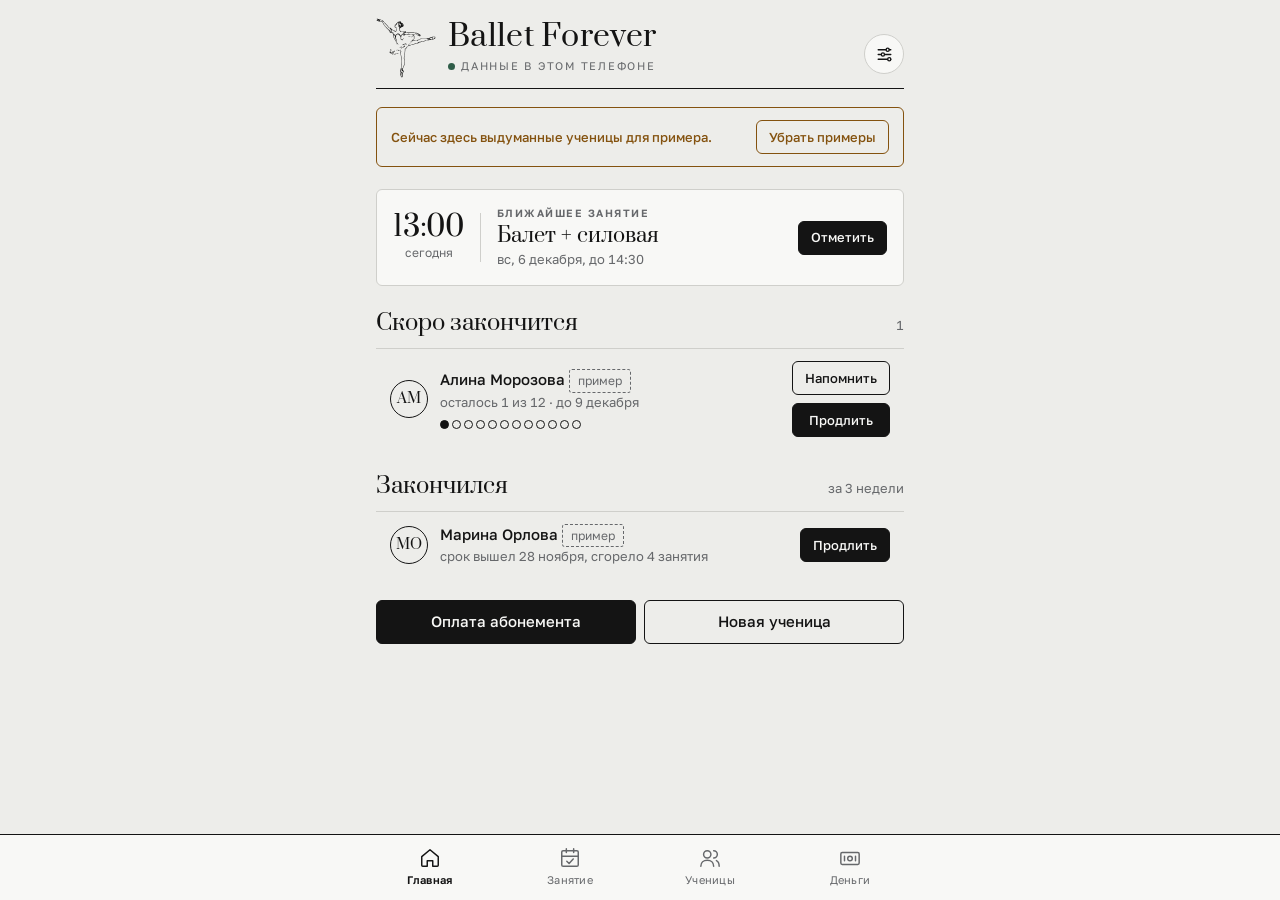
==== commit 08ac1137: "Чёрно-белое оформление, сервер Supabase и страница ученицы - новый стиль: графитовые и белые тона, ш" ====
--- a/index.html
+++ b/index.html
@@ -3,197 +3,31 @@
 <head>
 <meta charset="utf-8">
 <meta name="viewport" content="width=device-width, initial-scale=1, viewport-fit=cover">
+<meta name="theme-color" content="#EDEDEA" media="(prefers-color-scheme: light)">
+<meta name="theme-color" content="#0E0F10" media="(prefers-color-scheme: dark)">
 <meta name="apple-mobile-web-app-capable" content="yes">
-<meta name="mobile-web-app-capable" content="yes">
 <meta name="apple-mobile-web-app-title" content="Ballet Forever">
-<link rel="icon" href="data:image/svg+xml,%3Csvg xmlns='http://www.w3.org/2000/svg' viewBox='0 0 64 64'%3E%3Ccircle cx='32' cy='32' r='32' fill='%23B4436C'/%3E%3Ctext x='32' y='42' font-family='Georgia' font-style='italic' font-size='28' fill='white' text-anchor='middle'%3EBF%3C/text%3E%3C/svg%3E">
+<meta name="apple-mobile-web-app-status-bar-style" content="default">
+<link rel="manifest" href="manifest.webmanifest">
+<link rel="icon" href="icons/icon-192.png">
+<link rel="apple-touch-icon" href="icons/icon-180.png">
 <title>Ballet Forever</title>
 <link rel="preconnect" href="https://fonts.googleapis.com">
 <link rel="preconnect" href="https://fonts.gstatic.com" crossorigin>
-<link rel="stylesheet" href="https://fonts.googleapis.com/css2?family=Cormorant+Garamond:ital,wght@0,500;0,600;1,500;1,600&family=Manrope:wght@400;500;600;700&display=swap">
-<style>
-/* Layout: одна колонка телефона, шапка с балериной, нижнее меню из четырёх вкладок, всплывающие снизу листы для форм */
-:root {
-  --bg: #FBF3F5;
-  --surface: #FFFFFF;
-  --ink: #3A1730;
-  --muted: #86677A;
-  --accent: #B4436C;
-  --accent-ink: #FFFFFF;
-  --accent-soft: #F5DCE5;
-  --line: #EDDAE1;
-  --ok: #2F7D5B;
-  --ok-soft: #DDF0E6;
-  --warn: #A9640F;
-  --warn-soft: #FBEBD3;
-  --bad: #B23A48;
-  --bad-soft: #F8DDE0;
-  --shadow: 0 1px 2px rgba(58,23,48,.06), 0 6px 20px rgba(58,23,48,.06);
-  --f-display: "Cormorant Garamond", "Georgia", "Times New Roman", serif;
-  --f-body: "Manrope", "Segoe UI", system-ui, -apple-system, sans-serif;
-}
-@media (prefers-color-scheme: dark) {
-  :root:not([data-theme="light"]) {
-    --bg: #1C1118; --surface: #281A23; --ink: #F6E8EE; --muted: #B796A8;
-    --accent: #E5809F; --accent-ink: #2A0F1E; --accent-soft: #46283A; --line: #3B2734;
-    --ok: #6CC49B; --ok-soft: #1F3A2D; --warn: #E8AA5A; --warn-soft: #3D2C17;
-    --bad: #F08390; --bad-soft: #452128; --shadow: 0 1px 2px rgba(0,0,0,.3);
-    color-scheme: dark;
-  }
-}
-:root[data-theme="dark"] {
-  --bg: #1C1118; --surface: #281A23; --ink: #F6E8EE; --muted: #B796A8;
-  --accent: #E5809F; --accent-ink: #2A0F1E; --accent-soft: #46283A; --line: #3B2734;
-  --ok: #6CC49B; --ok-soft: #1F3A2D; --warn: #E8AA5A; --warn-soft: #3D2C17;
-  --bad: #F08390; --bad-soft: #452128; --shadow: 0 1px 2px rgba(0,0,0,.3);
-  color-scheme: dark;
-}
-* { box-sizing: border-box; }
-html, body { margin: 0; }
-body {
-  background: var(--bg); color: var(--ink);
-  font-family: var(--f-body); font-size: 15px; line-height: 1.45;
-  -webkit-tap-highlight-color: transparent;
-}
-.wrap { max-width: 560px; margin: 0 auto; padding-inline: 16px; padding-block: 0 calc(96px + env(safe-area-inset-bottom, 0px)); }
-h1, h2, h3 { margin: 0; text-wrap: balance; }
-button, input, select, textarea { font: inherit; color: inherit; }
-button { cursor: pointer; }
-:focus-visible { outline: 2px solid var(--accent); outline-offset: 2px; }
-.num { font-variant-numeric: tabular-nums lining-nums; }
-.next .when b, .stat b { font-variant-numeric: tabular-nums lining-nums; }
-
-/* шапка */
-header.top { display: flex; align-items: center; gap: 12px; padding-block: 18px 8px; }
-.ballerina { width: 64px; height: 64px; flex: none; color: var(--accent); }
-.brand { flex: 1; min-width: 0; }
-.brand h1 { font-family: var(--f-display); font-style: italic; font-weight: 600; font-size: 32px; line-height: 1; letter-spacing: .01em; }
-.brand p { margin: 4px 0 0; color: var(--muted); font-size: 13px; }
-.iconbtn { width: 40px; height: 40px; border-radius: 50%; border: 1px solid var(--line); background: var(--surface); display: grid; place-items: center; flex: none; }
-.iconbtn svg { width: 20px; height: 20px; }
-
-.screen { display: flex; flex-direction: column; gap: 20px; padding-top: 8px; }
-.sec-title { display: flex; align-items: baseline; justify-content: space-between; gap: 8px; }
-.sec-title h2 { font-family: var(--f-display); font-weight: 600; font-size: 24px; }
-.sec-title span { color: var(--muted); font-size: 13px; }
-.eyebrow { text-transform: uppercase; letter-spacing: .08em; font-size: 11px; font-weight: 700; color: var(--muted); }
-
-.card { background: var(--surface); border: 1px solid var(--line); border-radius: 16px; box-shadow: var(--shadow); }
-.list { display: flex; flex-direction: column; }
-.row { display: flex; align-items: center; gap: 12px; padding: 12px 14px; border-top: 1px solid var(--line); min-height: 60px; }
-.row:first-child { border-top: 0; }
-.row .main { flex: 1; min-width: 0; }
-.row .name { font-weight: 600; overflow-wrap: anywhere; }
-.row .sub { color: var(--muted); font-size: 13px; }
-button.row { width: 100%; text-align: left; background: none; border-left: 0; border-right: 0; border-bottom: 0; }
-
-.avatar { width: 38px; height: 38px; border-radius: 50%; display: grid; place-items: center; font-weight: 700; font-size: 14px; background: var(--accent-soft); color: var(--accent); flex: none; }
-
-.pill { display: inline-flex; align-items: center; gap: 4px; padding: 3px 9px; border-radius: 999px; font-size: 12px; font-weight: 600; white-space: nowrap; }
-.pill.ok { background: var(--ok-soft); color: var(--ok); }
-.pill.warn { background: var(--warn-soft); color: var(--warn); }
-.pill.bad { background: var(--bad-soft); color: var(--bad); }
-.pill.mute { background: var(--line); color: var(--muted); }
-.pill.ex { background: transparent; border: 1px dashed var(--muted); color: var(--muted); font-weight: 500; }
-
-.btn { display: inline-flex; align-items: center; justify-content: center; gap: 6px; min-height: 44px; padding: 0 18px; border-radius: 12px; border: 1px solid var(--line); background: var(--surface); font-weight: 600; }
-.btn.primary { background: var(--accent); color: var(--accent-ink); border-color: var(--accent); }
-.btn.small { min-height: 34px; padding: 0 12px; font-size: 13px; border-radius: 10px; }
-.btn.ghost { background: transparent; }
-.btn.danger { color: var(--bad); }
-.btn.block { width: 100%; }
-.btns { display: flex; gap: 8px; flex-wrap: wrap; }
-
-/* полоска остатка занятий */
-.meter { display: flex; gap: 3px; margin-top: 6px; flex-wrap: wrap; }
-.meter i { width: 10px; height: 6px; border-radius: 3px; background: var(--line); }
-.meter i.on { background: var(--accent); }
-
-/* ближайшее занятие */
-.next { padding: 16px; display: flex; gap: 14px; align-items: center; }
-.next .when { text-align: center; min-width: 64px; }
-.next .when b { display: block; font-family: var(--f-display); font-size: 30px; font-weight: 600; line-height: 1; }
-.next .when small { color: var(--muted); font-size: 12px; }
-.next .main { flex: 1; min-width: 0; }
-.next h3 { font-family: var(--f-display); font-size: 22px; font-weight: 600; }
-
-.empty { padding: 22px 16px; text-align: center; color: var(--muted); }
-
-/* формы */
-label.f { display: flex; flex-direction: column; gap: 6px; font-size: 13px; font-weight: 600; color: var(--muted); }
-input[type=text], input[type=tel], input[type=number], input[type=date], input[type=time], select, textarea {
-  width: 100%; min-height: 44px; padding: 10px 12px; border-radius: 12px; border: 1px solid var(--line); background: var(--bg); color: var(--ink); font-weight: 500;
-}
-textarea { min-height: 96px; resize: vertical; }
-.grid2 { display: grid; grid-template-columns: 1fr 1fr; gap: 12px; }
-.grid2 > * { min-width: 0; }
-.form { display: flex; flex-direction: column; gap: 14px; }
-.seg { display: flex; gap: 6px; flex-wrap: wrap; }
-.seg button { flex: 1; min-width: 52px; min-height: 44px; border-radius: 12px; border: 1px solid var(--line); background: var(--bg); font-weight: 700; }
-.seg button[aria-pressed="true"] { background: var(--accent); color: var(--accent-ink); border-color: var(--accent); }
-.switch { display: flex; align-items: center; justify-content: space-between; gap: 12px; font-weight: 600; }
-.switch input { width: 46px; height: 28px; appearance: none; -webkit-appearance: none; border-radius: 999px; background: var(--line); position: relative; flex: none; transition: background .15s; }
-.switch input::after { content: ""; position: absolute; top: 3px; left: 3px; width: 22px; height: 22px; border-radius: 50%; background: var(--surface); box-shadow: 0 1px 3px rgba(0,0,0,.25); transition: transform .15s; }
-.switch input:checked { background: var(--accent); }
-.switch input:checked::after { transform: translateX(18px); }
-.summary { background: var(--accent-soft); border-radius: 12px; padding: 12px 14px; font-size: 14px; }
-.summary b { font-variant-numeric: tabular-nums; }
-.hint { color: var(--muted); font-size: 13px; margin: 0; }
-
-/* отметка посещений */
-.check { width: 30px; height: 30px; border-radius: 50%; border: 2px solid var(--line); display: grid; place-items: center; flex: none; transition: all .12s; }
-.check svg { width: 16px; height: 16px; opacity: 0; }
-.row[aria-pressed="true"] .check { background: var(--accent); border-color: var(--accent); color: var(--accent-ink); }
-.row[aria-pressed="true"] .check svg { opacity: 1; }
-.stickybar { position: sticky; bottom: calc(76px + env(safe-area-inset-bottom, 0px)); z-index: 3; }
-
-/* нижнее меню */
-nav.tabs { position: fixed; left: 0; right: 0; bottom: 0; z-index: 10; background: var(--surface); border-top: 1px solid var(--line); padding: 6px 8px calc(6px + env(safe-area-inset-bottom, 0px)); }
-nav.tabs .in { max-width: 560px; margin: 0 auto; display: grid; grid-template-columns: repeat(4, 1fr); }
-nav.tabs button { background: none; border: 0; display: flex; flex-direction: column; align-items: center; gap: 2px; padding: 6px 0; font-size: 11px; font-weight: 600; color: var(--muted); }
-nav.tabs svg { width: 22px; height: 22px; }
-nav.tabs button[aria-current="page"] { color: var(--accent); }
-
-/* лист снизу */
-.scrim { position: fixed; inset: 0; background: rgba(28,10,22,.45); z-index: 20; display: flex; align-items: flex-end; justify-content: center; }
-.sheet { background: var(--surface); width: 100%; max-width: 560px; max-height: 92%; overflow-y: auto; border-radius: 22px 22px 0 0; padding: 18px 16px calc(20px + env(safe-area-inset-bottom, 0px)); display: flex; flex-direction: column; gap: 16px; animation: up .2s ease-out; }
-.sheet h2 { font-family: var(--f-display); font-weight: 600; font-size: 26px; }
-.sheet .head { display: flex; align-items: center; justify-content: space-between; gap: 8px; }
-@keyframes up { from { transform: translateY(24px); opacity: .6; } to { transform: none; opacity: 1; } }
-@media (prefers-reduced-motion: reduce) { .sheet { animation: none; } * { transition: none !important; } }
-
-.msg { background: var(--bg); border: 1px solid var(--line); border-radius: 12px; padding: 12px; white-space: pre-wrap; user-select: all; -webkit-user-select: all; }
-.toast { position: fixed; left: 50%; transform: translateX(-50%); bottom: calc(86px + env(safe-area-inset-bottom, 0px)); background: var(--ink); color: var(--bg); padding: 10px 16px; border-radius: 12px; font-weight: 600; z-index: 30; max-width: calc(100% - 32px); }
-
-.stats { display: grid; grid-template-columns: repeat(2, 1fr); gap: 10px; }
-.stat { padding: 14px; }
-.stat b { display: block; font-family: var(--f-display); font-size: 30px; font-weight: 600; line-height: 1.1; font-variant-numeric: tabular-nums; }
-.stat span { color: var(--muted); font-size: 13px; }
-.banner { padding: 12px 14px; border-radius: 14px; background: var(--warn-soft); color: var(--warn); font-size: 13px; font-weight: 600; display: flex; gap: 10px; align-items: center; justify-content: space-between; flex-wrap: wrap; }
-.search { position: relative; }
-.timeline .row { min-height: 48px; }
-</style>
+<link rel="stylesheet" href="https://fonts.googleapis.com/css2?family=Golos+Text:wght@400;500;600&family=Prata&display=swap">
+<link rel="stylesheet" href="assets/style.css">
+<style>body.logged-out nav.tabs, body.logged-out header.top { display: none; }</style>
 </head>
 <body>
 <div class="wrap">
   <header class="top">
-    <svg class="ballerina" viewBox="0 0 120 120" aria-hidden="true" fill="none" stroke="currentColor" stroke-width="3" stroke-linecap="round" stroke-linejoin="round">
-      <circle cx="56" cy="24" r="6.5" fill="currentColor" stroke="none"/>
-      <circle cx="61.5" cy="17.5" r="3" fill="currentColor" stroke="none"/>
-      <path d="M56 31 C55 38 54.5 45 56 52"/>
-      <path d="M55.5 35 C47 31 37 26 26 18"/>
-      <path d="M56.5 35 C66 33 76 34 88 30"/>
-      <path d="M30 55 C40 49 72 49 84 55 C76 58 70 56 64 59 C59 56 53 59 48 57 C42 59 36 56 30 55 Z" fill="var(--accent-soft)" stroke-width="2.5"/>
-      <path d="M57 57 L58 82 L59 106"/>
-      <path d="M59 106 L62 107"/>
-      <path d="M60 57 C72 60 88 60 108 54"/>
-    </svg>
+    <div class="ballerina" data-ballerina></div>
     <div class="brand">
       <h1>Ballet Forever</h1>
-      <p id="subtitle">абонементы и посещения</p>
+      <p id="sync" class="sync"></p>
     </div>
     <button class="iconbtn" id="settingsBtn" aria-label="Настройки">
-      <svg viewBox="0 0 24 24" fill="none" stroke="currentColor" stroke-width="2" stroke-linecap="round" stroke-linejoin="round"><circle cx="12" cy="12" r="3"/><path d="M19.4 15a1.65 1.65 0 0 0 .33 1.82l.06.06a2 2 0 1 1-2.83 2.83l-.06-.06a1.65 1.65 0 0 0-1.82-.33 1.65 1.65 0 0 0-1 1.51V21a2 2 0 1 1-4 0v-.09A1.65 1.65 0 0 0 9 19.4a1.65 1.65 0 0 0-1.82.33l-.06.06a2 2 0 1 1-2.83-2.83l.06-.06A1.65 1.65 0 0 0 4.68 15a1.65 1.65 0 0 0-1.51-1H3a2 2 0 1 1 0-4h.09A1.65 1.65 0 0 0 4.6 9a1.65 1.65 0 0 0-.33-1.82l-.06-.06a2 2 0 1 1 2.83-2.83l.06.06A1.65 1.65 0 0 0 9 4.68a1.65 1.65 0 0 0 1-1.51V3a2 2 0 1 1 4 0v.09a1.65 1.65 0 0 0 1 1.51 1.65 1.65 0 0 0 1.82-.33l.06-.06a2 2 0 1 1 2.83 2.83l-.06.06A1.65 1.65 0 0 0 19.4 9a1.65 1.65 0 0 0 1.51 1H21a2 2 0 1 1 0 4h-.09a1.65 1.65 0 0 0-1.51 1z"/></svg>
+      <svg viewBox="0 0 24 24" fill="none" stroke="currentColor" stroke-width="1.6" stroke-linecap="round" stroke-linejoin="round"><path d="M4 6h10M18 6h2M4 12h4M12 12h8M4 18h12M20 18h0"/><circle cx="16" cy="6" r="2"/><circle cx="10" cy="12" r="2"/><circle cx="18" cy="18" r="2"/></svg>
     </button>
   </header>
   <main id="app"></main>
@@ -201,717 +35,17 @@
 
 <nav class="tabs" aria-label="Разделы">
   <div class="in">
-    <button data-tab="home"><svg viewBox="0 0 24 24" fill="none" stroke="currentColor" stroke-width="2" stroke-linecap="round" stroke-linejoin="round"><path d="M3 10.5 12 3l9 7.5V20a1 1 0 0 1-1 1h-5v-6H9v6H4a1 1 0 0 1-1-1z"/></svg>Главная</button>
-    <button data-tab="mark"><svg viewBox="0 0 24 24" fill="none" stroke="currentColor" stroke-width="2" stroke-linecap="round" stroke-linejoin="round"><rect x="3" y="4" width="18" height="17" rx="2"/><path d="M8 2v4M16 2v4M3 10h18M8.5 15.5l2.5 2.5 4.5-5"/></svg>Занятие</button>
-    <button data-tab="students"><svg viewBox="0 0 24 24" fill="none" stroke="currentColor" stroke-width="2" stroke-linecap="round" stroke-linejoin="round"><circle cx="9" cy="8" r="4"/><path d="M2 21c0-4 3-6.5 7-6.5s7 2.5 7 6.5"/><path d="M16 4a4 4 0 0 1 0 8M19 14.8c1.8.9 3 2.9 3 6.2"/></svg>Ученицы</button>
-    <button data-tab="money"><svg viewBox="0 0 24 24" fill="none" stroke="currentColor" stroke-width="2" stroke-linecap="round" stroke-linejoin="round"><rect x="2" y="6" width="20" height="13" rx="2"/><circle cx="12" cy="12.5" r="2.5"/><path d="M6 10v5M18 10v5"/></svg>Деньги</button>
+    <button data-tab="home"><svg viewBox="0 0 24 24" fill="none" stroke="currentColor" stroke-width="1.6" stroke-linecap="round" stroke-linejoin="round"><path d="M3 10.5 12 3l9 7.5V20a1 1 0 0 1-1 1h-5v-6H9v6H4a1 1 0 0 1-1-1z"/></svg>Главная</button>
+    <button data-tab="mark"><svg viewBox="0 0 24 24" fill="none" stroke="currentColor" stroke-width="1.6" stroke-linecap="round" stroke-linejoin="round"><rect x="3" y="4" width="18" height="17" rx="1.5"/><path d="M8 2v4M16 2v4M3 10h18M8.5 15.5l2.5 2.5 4.5-5"/></svg>Занятие</button>
+    <button data-tab="students"><svg viewBox="0 0 24 24" fill="none" stroke="currentColor" stroke-width="1.6" stroke-linecap="round" stroke-linejoin="round"><circle cx="9" cy="8" r="4"/><path d="M2 21c0-4 3-6.5 7-6.5s7 2.5 7 6.5"/><path d="M16 4a4 4 0 0 1 0 8M19 14.8c1.8.9 3 2.9 3 6.2"/></svg>Ученицы</button>
+    <button data-tab="money"><svg viewBox="0 0 24 24" fill="none" stroke="currentColor" stroke-width="1.6" stroke-linecap="round" stroke-linejoin="round"><rect x="2" y="6" width="20" height="13" rx="1.5"/><circle cx="12" cy="12.5" r="2.5"/><path d="M6 10v5M18 10v5"/></svg>Деньги</button>
   </div>
 </nav>
 
-<script>
-(() => {
-'use strict';
-
-/* ---------- даты ---------- */
-const pad = n => String(n).padStart(2, '0');
-const iso = d => `${d.getFullYear()}-${pad(d.getMonth() + 1)}-${pad(d.getDate())}`;
-const parse = s => { const [y, m, d] = s.split('-').map(Number); return new Date(y, m - 1, d); };
-const today = () => iso(new Date());
-const addDays = (s, n) => { const d = parse(s); d.setDate(d.getDate() + n); return iso(d); };
-const diff = (a, b) => Math.round((parse(b) - parse(a)) / 86400000); // b - a в днях
-const MONTHS = ['января','февраля','марта','апреля','мая','июня','июля','августа','сентября','октября','ноября','декабря'];
-const MONTHS_NOM = ['Январь','Февраль','Март','Апрель','Май','Июнь','Июль','Август','Сентябрь','Октябрь','Ноябрь','Декабрь'];
-const DOW = ['вс','пн','вт','ср','чт','пт','сб'];
-const DOW_FULL = ['воскресенье','понедельник','вторник','среда','четверг','пятница','суббота'];
-const fmt = s => { const d = parse(s); return `${d.getDate()} ${MONTHS[d.getMonth()]}`; };
-const fmtDow = s => `${DOW[parse(s).getDay()]}, ${fmt(s)}`;
-const plural = (n, a, b, c) => { const m10 = n % 10, m100 = n % 100; return m10 === 1 && m100 !== 11 ? a : m10 >= 2 && m10 <= 4 && (m100 < 10 || m100 >= 20) ? b : c; };
-const zan = n => `${n} ${plural(n, 'занятие', 'занятия', 'занятий')}`;
-const rub = n => `${Number(n).toLocaleString('ru-RU')} ₽`;
-const uid = () => Math.random().toString(36).slice(2, 10) + Date.now().toString(36).slice(-4);
-const esc = s => String(s ?? '').replace(/[&<>"']/g, c => ({ '&': '&amp;', '<': '&lt;', '>': '&gt;', '"': '&quot;', "'": '&#39;' }[c]));
-const initials = name => name.trim().split(/\s+/).slice(0, 2).map(w => w[0] || '').join('').toUpperCase();
-
-/* ---------- данные ---------- */
-const KEY = 'ballet-forever-v1';
-const REASONS = { sick: 'Болезнь (больничный)', trip: 'Командировка', vacation: 'Отпуск', other: 'Другое уважительное' };
-const DEFAULT_TEMPLATE = '{имя}, привет! В твоём абонементе осталось {осталось}, он действует до {до}. Если хочешь продолжать, продлим на следующем занятии. Ballet Forever';
-
-function defaults() {
-  return {
-    settings: {
-      pricePerLesson: 500,
-      priceSingle: 1000,
-      soonLessons: 2,
-      soonDays: 5,
-      template: DEFAULT_TEMPLATE,
-      lastBackup: null,
-    },
-    schedule: [
-      { id: 'c1', dow: 1, title: 'Растяжка', start: '18:00', end: '19:00' },
-      { id: 'c2', dow: 2, title: 'Балет', start: '19:00', end: '20:30' },
-      { id: 'c3', dow: 4, title: 'Балет', start: '19:00', end: '20:30' },
-      { id: 'c4', dow: 0, title: 'Балет + силовая', start: '13:00', end: '14:30' },
-    ],
-    students: [], passes: [], visits: [],
-  };
-}
-
-function sample() {
-  const db = defaults();
-  const t = today();
-  const mk = (name, phone, remind) => { const s = { id: uid(), name, phone, remind, note: '', example: true }; db.students.push(s); return s; };
-  const pass = (s, perWeek, weeks, startOffset, extra = {}) => {
-    const p = { id: uid(), studentId: s.id, perWeek, weeks, total: perWeek * weeks, price: perWeek * weeks * 500, paidAt: addDays(t, startOffset), start: addDays(t, startOffset), freezes: [], ...extra };
-    db.passes.push(p); return p;
-  };
-  // занятия, которые были в прошлом по расписанию, от start до вчера
-  const pastClassDays = (from) => { const out = []; for (let d = from; d < t; d = addDays(d, 1)) { const c = db.schedule.find(c => c.dow === parse(d).getDay()); if (c) out.push({ date: d, classId: c.id }); } return out; };
-  const attend = (s, p, take, keep = 0) => { pastClassDays(p.start).filter(take).slice(0, p.total - keep).forEach(x => db.visits.push({ id: uid(), studentId: s.id, date: x.date, classId: x.classId, kind: 'pass', passId: p.id })); };
-
-  const a = mk('Алина Морозова', '+7 900 111-22-33', true);
-  const pa = pass(a, 3, 4, -24); attend(a, pa, () => true, 1);
-  const b = mk('Вера Соколова', '+7 900 222-33-44', true);
-  const pb = pass(b, 2, 4, -10); attend(b, pb, x => [2, 4].includes(parse(x.date).getDay()));
-  const c = mk('Дарья Лебедева', '+7 900 333-44-55', true);
-  const pc = pass(c, 4, 4, -26, { freezes: [{ id: uid(), from: addDays(t, -12), to: addDays(t, -6), reason: 'trip' }] });
-  attend(c, pc, x => diff(x.date, addDays(t, -12)) > 0 || diff(addDays(t, -6), x.date) > 0);
-  const d = mk('Ольга Павлова', '+7 900 444-55-66', false);
-  pastClassDays(addDays(t, -14)).filter(x => parse(x.date).getDay() === 4).forEach(x => db.visits.push({ id: uid(), studentId: d.id, date: x.date, classId: x.classId, kind: 'single', price: 1000 }));
-  const e = mk('Ксения Белова', '+7 900 555-66-77', true);
-  const pe = pass(e, 3, 4, -3); attend(e, pe, () => true);
-  const f = mk('Марина Орлова', '+7 900 666-77-88', true);
-  const pf = pass(f, 2, 4, -35); attend(f, pf, x => [2, 0].includes(parse(x.date).getDay()) && diff(x.date, addDays(t, -22)) > 0);
-  return db;
-}
-
-let db;
-let storageOk = true;
-function load() {
-  try {
-    const raw = localStorage.getItem(KEY);
-    if (raw) { db = JSON.parse(raw); db.settings = { ...defaults().settings, ...db.settings }; return; }
-  } catch (e) { storageOk = false; }
-  db = sample();
-  save();
-}
-function save() {
-  try { localStorage.setItem(KEY, JSON.stringify(db)); } catch (e) { storageOk = false; }
-}
-
-/* ---------- расчёты по абонементу ---------- */
-const frozenDays = p => p.freezes.reduce((s, f) => s + Math.max(0, diff(f.from, f.to) + 1), 0);
-const passEnd = p => addDays(p.start, p.weeks * 7 - 1 + frozenDays(p));
-const passUsed = p => db.visits.filter(v => v.passId === p.id).length;
-const passLeft = p => p.total - passUsed(p);
-const isFrozenOn = (p, d) => p.freezes.some(f => d >= f.from && d <= f.to);
-
-function passState(p, on = today()) {
-  const left = passLeft(p), end = passEnd(p), daysLeft = diff(on, end);
-  if (on < p.start) return { key: 'future', left, end, daysLeft, label: `с ${fmt(p.start)}`, tone: 'mute' };
-  if (left <= 0) return { key: 'used', left: 0, end, daysLeft, label: 'занятия закончились', tone: 'bad' };
-  if (on > end) return { key: 'expired', left, end, daysLeft, burned: left, label: `истёк, сгорело ${left}`, tone: 'bad' };
-  if (isFrozenOn(p, on)) return { key: 'frozen', left, end, daysLeft, label: 'заморожен', tone: 'mute' };
-  const soon = left <= db.settings.soonLessons || daysLeft <= db.settings.soonDays;
-  return { key: soon ? 'soon' : 'active', left, end, daysLeft, label: `осталось ${left} из ${p.total}`, tone: soon ? 'warn' : 'ok' };
-}
-const studentPasses = sid => db.passes.filter(p => p.studentId === sid).sort((a, b) => a.start < b.start ? 1 : -1);
-function currentPass(sid, on = today()) {
-  const list = studentPasses(sid);
-  // сначала действующий на эту дату, иначе самый свежий
-  return list.find(p => { const s = passState(p, on); return ['active', 'soon', 'frozen'].includes(s.key); }) || list.find(p => passState(p, on).key === 'future') || list[0] || null;
-}
-function passForVisit(sid, date, exceptVisitIds = []) {
-  return db.passes.filter(p => p.studentId === sid && date >= p.start && date <= passEnd(p))
-    .sort((a, b) => a.start < b.start ? -1 : 1)
-    .find(p => p.total - db.visits.filter(v => v.passId === p.id && !exceptVisitIds.includes(v.id)).length > 0) || null;
-}
-const studentById = id => db.students.find(s => s.id === id);
-const classById = id => db.schedule.find(c => c.id === id);
-
-function upcomingClass() {
-  const now = new Date();
-  for (let i = 0; i < 8; i++) {
-    const d = addDays(today(), i), dow = parse(d).getDay();
-    const list = db.schedule.filter(c => c.dow === dow).sort((a, b) => a.start < b.start ? -1 : 1);
-    for (const c of list) {
-      if (i === 0) { const [h, m] = c.end.split(':').map(Number); if (now.getHours() * 60 + now.getMinutes() > h * 60 + m) continue; }
-      return { date: d, cls: c };
-    }
-  }
-  return null;
-}
-
-function reminderText(s, p) {
-  const st = passState(p);
-  return db.settings.template
-    .replaceAll('{имя}', s.name.split(' ')[0])
-    .replaceAll('{осталось}', zan(st.left))
-    .replaceAll('{до}', fmt(st.end));
-}
-
-/* ---------- интерфейс ---------- */
-const app = document.getElementById('app');
-let tab = 'home';
-let markState = null;
-let studentFilter = '';
-
-const ICON_CHECK = '<svg viewBox="0 0 24 24" fill="none" stroke="currentColor" stroke-width="3" stroke-linecap="round" stroke-linejoin="round"><path d="M5 12.5l4.5 4.5L19 7.5"/></svg>';
-const meter = (p, st) => p.total > 24 ? '' : `<div class="meter" aria-hidden="true">${Array.from({ length: p.total }, (_, i) => `<i class="${i < st.left && ['active', 'soon', 'frozen', 'future'].includes(st.key) ? 'on' : ''}"></i>`).join('')}</div>`;
-const exPill = s => s.example ? ' <span class="pill ex">пример</span>' : '';
-
-function toast(text) {
-  const t = document.createElement('div'); t.className = 'toast'; t.textContent = text; t.setAttribute('role', 'status');
-  document.body.appendChild(t); setTimeout(() => t.remove(), 2200);
-}
-
-function setTab(t) { tab = t; if (t !== 'mark') markState = null; render(); window.scrollTo(0, 0); }
-document.querySelectorAll('nav.tabs button').forEach(b => b.addEventListener('click', () => setTab(b.dataset.tab)));
-document.getElementById('settingsBtn').addEventListener('click', () => { tab = 'settings'; render(); window.scrollTo(0, 0); });
-
-function render() {
-  document.querySelectorAll('nav.tabs button').forEach(b => { if (b.dataset.tab === tab) b.setAttribute('aria-current', 'page'); else b.removeAttribute('aria-current'); });
-  ({ home: renderHome, mark: renderMark, students: renderStudents, money: renderMoney, settings: renderSettings })[tab]();
-}
-
-/* ----- Главная ----- */
-function renderHome() {
-  const t = today();
-  const soon = [], ended = [];
-  db.students.forEach(s => {
-    const p = currentPass(s.id); if (!p) return;
-    const st = passState(p);
-    const newer = db.passes.some(q => q.studentId === s.id && q.start > p.start);
-    if (newer) return;
-    if (st.key === 'soon') soon.push({ s, p, st });
-    if ((st.key === 'used' || st.key === 'expired') && diff(st.end, t) <= 21) ended.push({ s, p, st });
-  });
-  soon.sort((a, b) => a.st.left - b.st.left || a.st.daysLeft - b.st.daysLeft);
-  const up = upcomingClass();
-  const hasExamples = db.students.some(s => s.example);
-  const backupDays = db.settings.lastBackup ? diff(db.settings.lastBackup, t) : null;
-
-  app.innerHTML = `<div class="screen">
-    ${hasExamples ? `<div class="banner"><span>Сейчас здесь выдуманные ученицы для примера.</span><button class="btn small" data-act="clear-examples">Убрать примеры</button></div>` : ''}
-    ${!storageOk ? `<div class="banner"><span>Браузер не даёт сохранять данные. Откройте приложение в обычном окне, не в режиме инкогнито.</span></div>` : ''}
-    ${!hasExamples && db.students.length && (backupDays === null || backupDays >= 14) ? `<div class="banner"><span>${backupDays === null ? 'Резервной копии ещё нет.' : `Последняя копия ${backupDays} дн. назад.`} Сохраните копию данных.</span><button class="btn small" data-act="go-settings">Сохранить</button></div>` : ''}
-
-    ${up ? `<div class="card next">
-      <div class="when"><b class="num">${up.cls.start}</b><small>${up.date === t ? 'сегодня' : diff(t, up.date) === 1 ? 'завтра' : DOW_FULL[parse(up.date).getDay()]}</small></div>
-      <div class="main"><div class="eyebrow">Ближайшее занятие</div><h3>${esc(up.cls.title)}</h3><div class="sub" style="color:var(--muted);font-size:13px">${fmtDow(up.date)}, до ${up.cls.end}</div></div>
-      <button class="btn primary small" data-act="mark-class" data-date="${up.date}" data-class="${up.cls.id}">Отметить</button>
-    </div>` : ''}
-
-    <section>
-      <div class="sec-title"><h2>Скоро закончится</h2><span>${soon.length ? soon.length : ''}</span></div>
-      <div class="card list" style="margin-top:10px">
-        ${soon.length ? soon.map(({ s, p, st }) => `<div class="row">
-          <div class="avatar">${esc(initials(s.name))}</div>
-          <div class="main"><div class="name">${esc(s.name)}${exPill(s)}</div>
-            <div class="sub num">осталось ${st.left} из ${p.total} · до ${fmt(st.end)}</div>${meter(p, st)}</div>
-          <div class="btns" style="flex-direction:column;align-items:stretch">
-            ${s.remind ? `<button class="btn small" data-act="remind" data-id="${s.id}">Напомнить</button>` : ''}
-            <button class="btn small primary" data-act="renew" data-id="${s.id}">Продлить</button>
-          </div></div>`).join('') : `<div class="empty">Ни у кого абонемент не кончается в ближайшие ${db.settings.soonDays} дн.</div>`}
-      </div>
-    </section>
-
-    ${ended.length ? `<section>
-      <div class="sec-title"><h2>Закончился</h2><span>за 3 недели</span></div>
-      <div class="card list" style="margin-top:10px">
-        ${ended.map(({ s, p, st }) => `<div class="row">
-          <div class="avatar">${esc(initials(s.name))}</div>
-          <div class="main"><div class="name">${esc(s.name)}${exPill(s)}</div>
-            <div class="sub">${st.key === 'expired' ? `срок вышел ${fmt(st.end)}, сгорело ${zan(st.burned)}` : `все ${zan(p.total)} использованы`}</div></div>
-          <button class="btn small primary" data-act="renew" data-id="${s.id}">Продлить</button></div>`).join('')}
-      </div></section>` : ''}
-
-    <div class="btns">
-      <button class="btn primary" style="flex:1" data-act="new-pass">+ Оплата абонемента</button>
-      <button class="btn" style="flex:1" data-act="new-student">+ Ученица</button>
-    </div>
-  </div>`;
-}
-
-/* ----- Отметка занятия ----- */
-function classesFor(date) { return db.schedule.filter(c => c.dow === parse(date).getDay()).sort((a, b) => a.start < b.start ? -1 : 1); }
-function openMark(date, classId) {
-  const existing = db.visits.filter(v => v.date === date && v.classId === classId);
-  markState = { date, classId, picked: new Map(existing.map(v => [v.studentId, { kind: v.kind, id: v.id }])), extra: [] };
-  tab = 'mark'; render();
-}
-function renderMark() {
-  if (!markState) {
-    const up = upcomingClass();
-    const t = today(), todays = classesFor(t);
-    const start = todays.length ? { date: t, cls: todays[0] } : up;
-    if (start) { openMark(start.date, start.cls.id); return; }
-    markState = { date: t, classId: '', picked: new Map(), extra: [] };
-  }
-  const { date, classId, picked } = markState;
-  const opts = classesFor(date);
-  const ids = new Set(db.visits.filter(v => v.date === date && v.classId === classId).map(v => v.id));
-  const rows = db.students.map(s => {
-    const p = passForVisit(s.id, date, [...ids]);
-    return { s, p, st: p ? passState(p, date) : null };
-  }).sort((a, b) => (!!b.p - !!a.p) || a.s.name.localeCompare(b.s.name, 'ru'));
-  const withPass = rows.filter(r => r.p), noPass = rows.filter(r => !r.p);
-  const count = picked.size;
-
-  const rowHtml = ({ s, p, st }) => {
-    const on = picked.has(s.id);
-    const frozen = p && isFrozenOn(p, date);
-    let sub = p ? `абонемент: осталось ${st.left}${frozen ? ' · заморожен на эту дату' : ''}` : `разово, ${rub(db.settings.priceSingle)}`;
-    if (on && picked.get(s.id).kind === 'single' && p) sub = 'отмечена как разовое';
-    return `<button class="row" data-act="toggle" data-id="${s.id}" aria-pressed="${on}">
-      <div class="check">${ICON_CHECK}</div>
-      <div class="main"><div class="name">${esc(s.name)}${exPill(s)}</div><div class="sub num">${sub}</div></div>
-      ${p ? `<span class="pill ${st.tone}">${st.left}</span>` : '<span class="pill mute">разово</span>'}
-    </button>`;
-  };
-
-  app.innerHTML = `<div class="screen">
-    <div class="sec-title"><h2>Кто пришёл</h2><span class="num">${count ? `отмечено ${count}` : ''}</span></div>
-    <div class="grid2">
-      <label class="f">Дата<input type="date" id="mDate" value="${date}"></label>
-      <label class="f">Занятие<select id="mClass">
-        ${opts.map(c => `<option value="${c.id}" ${c.id === classId ? 'selected' : ''}>${esc(c.title)}, ${c.start}</option>`).join('')}
-        ${opts.length ? '' : '<option value="">В этот день занятий нет</option>'}
-      </select></label>
-    </div>
-    ${classId ? `
-      <div class="card list">${withPass.length ? withPass.map(rowHtml).join('') : '<div class="empty">На эту дату ни у кого нет действующего абонемента.</div>'}</div>
-      ${noPass.length ? `<div><div class="eyebrow" style="margin-bottom:8px">Без абонемента, оплата разово</div><div class="card list">${noPass.map(rowHtml).join('')}</div></div>` : ''}
-      <button class="btn ghost" data-act="new-student-mark">+ Новая ученица</button>
-      <div class="stickybar"><button class="btn primary block" data-act="save-mark">Сохранить${count ? ` (${count})` : ''}</button></div>
-    ` : `<p class="hint">Выберите другую дату или добавьте занятие в расписание в настройках.</p>`}
-  </div>`;
-
-  document.getElementById('mDate').addEventListener('change', e => {
-    const d = e.target.value || today(); const c = classesFor(d)[0];
-    if (c) openMark(d, c.id); else { markState = { date: d, classId: '', picked: new Map(), extra: [] }; render(); }
-  });
-  document.getElementById('mClass').addEventListener('change', e => openMark(markState.date, e.target.value));
-}
-function toggleMark(sid) {
-  const { date, classId, picked } = markState;
-  if (picked.has(sid)) picked.delete(sid);
-  else {
-    const ids = db.visits.filter(v => v.date === date && v.classId === classId).map(v => v.id);
-    // сколько уже отмечено этой ученице в текущем выборе по тому же абонементу
-    const p = passForVisit(sid, date, ids);
-    picked.set(sid, { kind: p ? 'pass' : 'single' });
-  }
-  render();
-}
-function saveMark() {
-  const { date, classId, picked } = markState;
-  const old = db.visits.filter(v => v.date === date && v.classId === classId);
-  const oldIds = old.map(v => v.id);
-  db.visits = db.visits.filter(v => !(v.date === date && v.classId === classId));
-  let singles = 0;
-  picked.forEach((val, sid) => {
-    const prev = old.find(v => v.studentId === sid);
-    const p = val.kind === 'pass' ? passForVisit(sid, date, oldIds) : null;
-    if (p) db.visits.push({ id: prev?.id || uid(), studentId: sid, date, classId, kind: 'pass', passId: p.id });
-    else { singles++; db.visits.push({ id: prev?.id || uid(), studentId: sid, date, classId, kind: 'single', price: prev?.price ?? db.settings.priceSingle }); }
-  });
-  save();
-  toast(`Сохранено: ${picked.size}${singles ? `, из них разово ${singles}` : ''}`);
-  openMark(date, classId);
-}
-
-/* ----- Ученицы ----- */
-function renderStudents() {
-  const q = studentFilter.trim().toLowerCase();
-  const list = db.students.filter(s => !q || s.name.toLowerCase().includes(q)).map(s => {
-    const p = currentPass(s.id); return { s, p, st: p ? passState(p) : null };
-  }).sort((a, b) => a.s.name.localeCompare(b.s.name, 'ru'));
-  app.innerHTML = `<div class="screen">
-    <div class="sec-title"><h2>Ученицы</h2><span class="num">${db.students.length}</span></div>
-    <input type="text" id="sSearch" placeholder="Поиск по имени" value="${esc(studentFilter)}" aria-label="Поиск по имени">
-    <div class="card list">
-      ${list.length ? list.map(({ s, p, st }) => `<button class="row" data-act="open-student" data-id="${s.id}">
-        <div class="avatar">${esc(initials(s.name))}</div>
-        <div class="main"><div class="name">${esc(s.name)}${exPill(s)}</div>
-          <div class="sub num">${p ? `${p.perWeek} р/нед · до ${fmt(st.end)}` : 'разовые занятия'}</div></div>
-        ${p ? `<span class="pill ${st.tone}">${st.key === 'active' || st.key === 'soon' ? `${st.left} из ${p.total}` : st.label}</span>` : '<span class="pill mute">разово</span>'}
-      </button>`).join('') : '<div class="empty">Пока никого. Добавьте первую ученицу кнопкой ниже.</div>'}
-    </div>
-    <button class="btn primary" data-act="new-student">+ Ученица</button>
-  </div>`;
-  const inp = document.getElementById('sSearch');
-  inp.addEventListener('input', e => { studentFilter = e.target.value; const pos = e.target.selectionStart; render(); const n = document.getElementById('sSearch'); n.focus(); n.setSelectionRange(pos, pos); });
-}
-
-/* ----- Деньги ----- */
-let moneyMonth = today().slice(0, 7);
-function renderMoney() {
-  const [y, m] = moneyMonth.split('-').map(Number);
-  const inMonth = d => d && d.slice(0, 7) === moneyMonth;
-  const passes = db.passes.filter(p => inMonth(p.paidAt));
-  const singles = db.visits.filter(v => v.kind === 'single' && inMonth(v.date));
-  const visits = db.visits.filter(v => inMonth(v.date));
-  const passSum = passes.reduce((s, p) => s + Number(p.price || 0), 0);
-  const singleSum = singles.reduce((s, v) => s + Number(v.price || 0), 0);
-  const burned = db.passes.map(p => ({ p, st: passState(p) })).filter(x => x.st.key === 'expired' && inMonth(x.st.end));
-  const burnedCount = burned.reduce((s, x) => s + x.st.burned, 0);
-  const prev = () => { const d = new Date(y, m - 2, 1); return `${d.getFullYear()}-${pad(d.getMonth() + 1)}`; };
-  const next = () => { const d = new Date(y, m, 1); return `${d.getFullYear()}-${pad(d.getMonth() + 1)}`; };
-  const ops = [
-    ...passes.map(p => ({ date: p.paidAt, text: `${studentById(p.studentId)?.name || '—'}`, sub: `абонемент ${p.perWeek} р/нед, ${zan(p.total)}`, sum: p.price })),
-    ...singles.map(v => ({ date: v.date, text: `${studentById(v.studentId)?.name || '—'}`, sub: `разовое · ${classById(v.classId)?.title || ''}`, sum: v.price })),
-  ].sort((a, b) => a.date < b.date ? 1 : -1);
-
-  app.innerHTML = `<div class="screen">
-    <div class="sec-title"><h2>${MONTHS_NOM[m - 1]} ${y}</h2>
-      <span class="btns"><button class="btn small" data-act="month" data-m="${prev()}" aria-label="Предыдущий месяц">‹</button><button class="btn small" data-act="month" data-m="${next()}" aria-label="Следующий месяц">›</button></span></div>
-    <div class="stats">
-      <div class="card stat"><b>${rub(passSum + singleSum)}</b><span>всего получено</span></div>
-      <div class="card stat"><b class="num">${visits.length}</b><span>посещений</span></div>
-      <div class="card stat"><b>${rub(passSum)}</b><span>абонементы (${passes.length})</span></div>
-      <div class="card stat"><b>${rub(singleSum)}</b><span>разовые (${singles.length})</span></div>
-    </div>
-    <div class="card stat"><b class="num">${burnedCount}</b><span>${plural(burnedCount, 'занятие сгорело', 'занятия сгорело', 'занятий сгорело')} у абонементов, истёкших в этом месяце</span></div>
-    <section><div class="sec-title"><h2>Оплаты</h2></div>
-      <div class="card list timeline" style="margin-top:10px">
-        ${ops.length ? ops.map(o => `<div class="row"><div class="main"><div class="name">${esc(o.text)}</div><div class="sub">${fmt(o.date)} · ${esc(o.sub)}</div></div><b class="num">${rub(o.sum)}</b></div>`).join('') : '<div class="empty">В этом месяце оплат нет.</div>'}
-      </div></section>
-  </div>`;
-}
-
-/* ----- Настройки ----- */
-function renderSettings() {
-  const st = db.settings;
-  const sched = [...db.schedule].sort((a, b) => ((a.dow + 6) % 7) - ((b.dow + 6) % 7) || (a.start < b.start ? -1 : 1));
-  app.innerHTML = `<div class="screen">
-    <div class="sec-title"><h2>Настройки</h2><button class="btn small" data-act="tab-home">Готово</button></div>
-    <section class="card form" style="padding:16px">
-      <div class="eyebrow">Цены</div>
-      <div class="grid2">
-        <label class="f">Занятие в абонементе, ₽<input type="number" inputmode="numeric" id="stLesson" value="${st.pricePerLesson}" min="0"></label>
-        <label class="f">Разовое занятие, ₽<input type="number" inputmode="numeric" id="stSingle" value="${st.priceSingle}" min="0"></label>
-      </div>
-      <div class="eyebrow">Когда предупреждать</div>
-      <div class="grid2">
-        <label class="f">Осталось занятий не больше<input type="number" inputmode="numeric" id="stSoonL" value="${st.soonLessons}" min="0"></label>
-        <label class="f">Или до конца дней не больше<input type="number" inputmode="numeric" id="stSoonD" value="${st.soonDays}" min="0"></label>
-      </div>
-      <label class="f">Текст напоминания
-        <textarea id="stTpl">${esc(st.template)}</textarea></label>
-      <p class="hint">Подставляется: {имя}, {осталось}, {до}.</p>
-      <button class="btn primary" data-act="save-settings">Сохранить</button>
-    </section>
-
-    <section>
-      <div class="sec-title"><h2>Расписание</h2></div>
-      <div class="card list" style="margin-top:10px">
-        ${sched.map(c => `<button class="row" data-act="edit-class" data-id="${c.id}"><div class="avatar" style="font-size:12px">${DOW[c.dow]}</div>
-          <div class="main"><div class="name">${esc(c.title)}</div><div class="sub num">${DOW_FULL[c.dow]}, ${c.start}–${c.end}</div></div></button>`).join('')}
-      </div>
-      <button class="btn ghost" style="margin-top:8px" data-act="edit-class" data-id="">+ Добавить занятие</button>
-    </section>
-
-    <section class="card form" style="padding:16px">
-      <div class="eyebrow">Резервная копия</div>
-      <p class="hint">Все данные хранятся только в этом телефоне. Раз в пару недель сохраняйте копию в файл и отправляйте себе, например, в «Избранное» в Максе. Если телефон сменится, копию можно загрузить обратно.</p>
-      <div class="btns">
-        <button class="btn primary" data-act="export">Сохранить копию в файл</button>
-        <button class="btn" data-act="copy-backup">Скопировать как текст</button>
-      </div>
-      <label class="btn" style="cursor:pointer">Загрузить копию из файла<input type="file" id="importFile" accept=".json,application/json,text/plain" hidden></label>
-      ${st.lastBackup ? `<p class="hint">Последняя копия: ${fmt(st.lastBackup)}.</p>` : ''}
-    </section>
-
-    <section class="card form" style="padding:16px">
-      <div class="eyebrow">Начать заново</div>
-      <div class="btns">
-        ${db.students.some(s => s.example) ? '<button class="btn" data-act="clear-examples">Убрать примеры</button>' : ''}
-        <button class="btn danger" data-act="wipe">Стереть все данные</button>
-      </div>
-    </section>
-  </div>`;
-  document.getElementById('importFile').addEventListener('change', e => {
-    const f = e.target.files[0]; if (!f) return;
-    const r = new FileReader();
-    r.onload = () => importText(String(r.result));
-    r.readAsText(f);
-  });
-}
-function importText(text) {
-  try {
-    const data = JSON.parse(text);
-    if (!Array.isArray(data.students) || !Array.isArray(data.passes) || !Array.isArray(data.visits)) throw new Error();
-    confirmSheet('Загрузить копию?', `В копии ${data.students.length} учениц, ${data.passes.length} абонементов. Текущие данные заменятся.`, 'Загрузить', () => {
-      db = { ...defaults(), ...data, settings: { ...defaults().settings, ...data.settings } }; save(); toast('Копия загружена'); tab = 'home'; render();
-    });
-  } catch (e) { toast('Это не похоже на файл копии Ballet Forever'); }
-}
-
-/* ---------- листы ---------- */
-function sheet(html, onMount) {
-  closeSheet();
-  const scrim = document.createElement('div'); scrim.className = 'scrim'; scrim.id = 'scrim';
-  scrim.innerHTML = `<div class="sheet" role="dialog" aria-modal="true">${html}</div>`;
-  scrim.addEventListener('click', e => { if (e.target === scrim) closeSheet(); });
-  document.body.appendChild(scrim);
-  document.body.style.overflow = 'hidden';
-  scrim.querySelector('.sheet').addEventListener('click', onAction);
-  onMount && onMount(scrim.querySelector('.sheet'));
-  const first = scrim.querySelector('input, select, textarea, button'); first && first.focus({ preventScroll: true });
-}
-function closeSheet() { const s = document.getElementById('scrim'); if (s) s.remove(); document.body.style.overflow = ''; }
-document.addEventListener('keydown', e => { if (e.key === 'Escape') closeSheet(); });
-const sheetHead = title => `<div class="head"><h2>${title}</h2><button class="iconbtn" data-act="close" aria-label="Закрыть"><svg viewBox="0 0 24 24" fill="none" stroke="currentColor" stroke-width="2" stroke-linecap="round"><path d="M6 6l12 12M18 6L6 18"/></svg></button></div>`;
-
-let confirmCb = null;
-function confirmSheet(title, text, okLabel, cb) {
-  confirmCb = cb;
-  sheet(`${sheetHead(title)}<p style="margin:0">${esc(text)}</p><div class="btns"><button class="btn primary" style="flex:1" data-act="confirm-ok">${esc(okLabel)}</button><button class="btn" style="flex:1" data-act="close">Отмена</button></div>`);
-}
-
-function studentSheet(id, afterSave) {
-  const s = id ? studentById(id) : { name: '', phone: '', remind: true, note: '' };
-  sheet(`${sheetHead(id ? 'Изменить' : 'Новая ученица')}
-    <form class="form" id="stForm">
-      <label class="f">Имя и фамилия<input type="text" id="fName" value="${esc(s.name)}" required autocomplete="off"></label>
-      <label class="f">Телефон<input type="tel" id="fPhone" value="${esc(s.phone)}" placeholder="+7"></label>
-      <label class="switch">Напоминать о конце абонемента<input type="checkbox" id="fRemind" ${s.remind ? 'checked' : ''}></label>
-      <label class="f">Заметка<input type="text" id="fNote" value="${esc(s.note)}" placeholder="например, ходит по вт и чт"></label>
-      <button class="btn primary" type="submit">Сохранить</button>
-      ${id ? '<button class="btn danger" type="button" data-act="delete-student" data-id="' + id + '">Удалить ученицу</button>' : ''}
-    </form>`, el => {
-    el.querySelector('#stForm').addEventListener('submit', e => {
-      e.preventDefault();
-      const name = el.querySelector('#fName').value.trim(); if (!name) return;
-      const data = { name, phone: el.querySelector('#fPhone').value.trim(), remind: el.querySelector('#fRemind').checked, note: el.querySelector('#fNote').value.trim() };
-      let sid = id;
-      if (id) Object.assign(studentById(id), data); else { sid = uid(); db.students.push({ id: sid, ...data }); }
-      save(); closeSheet(); toast('Сохранено');
-      afterSave ? afterSave(sid) : render();
-    });
-  });
-}
-
-function passSheet(studentId, prefill = {}) {
-  const t = today();
-  const st = db.settings;
-  let perWeek = prefill.perWeek || 3, weeks = prefill.weeks || 4, priceTouched = false;
-  const prevPass = studentId ? studentPasses(studentId)[0] : null;
-  let start = prefill.start || t;
-  if (!prefill.start && prevPass) { const ps = passState(prevPass); if (['active', 'soon', 'frozen'].includes(ps.key)) start = addDays(ps.end, 1); }
-  const students = [...db.students].sort((a, b) => a.name.localeCompare(b.name, 'ru'));
-  sheet(`${sheetHead('Оплата абонемента')}
-    <form class="form" id="pForm">
-      <label class="f">Ученица<select id="pStudent" required>
-        <option value="">Выберите</option>
-        ${students.map(s => `<option value="${s.id}" ${s.id === studentId ? 'selected' : ''}>${esc(s.name)}</option>`).join('')}
-      </select></label>
-      <div class="f" style="font-size:13px;font-weight:600;color:var(--muted)">Раз в неделю
-        <div class="seg" id="pPer">${[1, 2, 3, 4].map(n => `<button type="button" data-n="${n}" aria-pressed="${n === perWeek}">${n}</button>`).join('')}</div></div>
-      <div class="grid2">
-        <label class="f">Недель<input type="number" inputmode="numeric" id="pWeeks" value="${weeks}" min="1" max="12"></label>
-        <label class="f">Начало<input type="date" id="pStart" value="${start}"></label>
-      </div>
-      <div class="grid2">
-        <label class="f">Сумма, ₽<input type="number" inputmode="numeric" id="pPrice" min="0"></label>
-        <label class="f">Дата оплаты<input type="date" id="pPaid" value="${t}"></label>
-      </div>
-      <div class="summary" id="pSum"></div>
-      <button class="btn primary" type="submit">Записать оплату</button>
-    </form>`, el => {
-    const $ = q => el.querySelector(q);
-    const upd = () => {
-      weeks = Math.max(1, Number($('#pWeeks').value) || 1);
-      const total = perWeek * weeks;
-      if (!priceTouched) $('#pPrice').value = total * st.pricePerLesson;
-      const s = $('#pStart').value || t;
-      $('#pSum').innerHTML = `<b>${zan(total)}</b> за ${weeks} ${plural(weeks, 'неделю', 'недели', 'недель')}, действует <b>с ${fmt(s)} по ${fmt(addDays(s, weeks * 7 - 1))}</b>. Что не использовано к концу срока, сгорает.`;
-    };
-    $('#pPer').addEventListener('click', e => { const b = e.target.closest('button'); if (!b) return; perWeek = Number(b.dataset.n); $('#pPer').querySelectorAll('button').forEach(x => x.setAttribute('aria-pressed', x === b)); upd(); });
-    $('#pWeeks').addEventListener('input', upd); $('#pStart').addEventListener('change', upd);
-    $('#pPrice').addEventListener('input', () => { priceTouched = true; });
-    upd();
-    $('#pForm').addEventListener('submit', e => {
-      e.preventDefault();
-      const sid = $('#pStudent').value; if (!sid) { $('#pStudent').focus(); return; }
-      const s = $('#pStart').value || t;
-      db.passes.push({ id: uid(), studentId: sid, perWeek, weeks, total: perWeek * weeks, price: Number($('#pPrice').value) || 0, paidAt: $('#pPaid').value || t, start: s, freezes: [] });
-      save(); closeSheet(); toast('Оплата записана'); render();
-    });
-  });
-}
-
-function freezeSheet(passId) {
-  const p = db.passes.find(x => x.id === passId);
-  const t = today();
-  sheet(`${sheetHead('Заморозка')}
-    <p class="hint">Пропуск по уважительной причине. Срок абонемента сдвинется на эти дни, занятия не сгорят.</p>
-    <form class="form" id="fzForm">
-      <label class="f">Причина<select id="fzReason">${Object.entries(REASONS).map(([k, v]) => `<option value="${k}">${v}</option>`).join('')}</select></label>
-      <div class="grid2">
-        <label class="f">С<input type="date" id="fzFrom" value="${t}"></label>
-        <label class="f">По<input type="date" id="fzTo" value="${addDays(t, 6)}"></label>
-      </div>
-      <div class="summary" id="fzSum"></div>
-      <button class="btn primary" type="submit">Заморозить</button>
-    </form>`, el => {
-    const $ = q => el.querySelector(q);
-    const upd = () => {
-      const from = $('#fzFrom').value, to = $('#fzTo').value;
-      if (!from || !to || to < from) { $('#fzSum').textContent = 'Дата «по» должна быть не раньше даты «с».'; return; }
-      const days = diff(from, to) + 1;
-      $('#fzSum').innerHTML = `${days} ${plural(days, 'день', 'дня', 'дней')}. Абонемент будет действовать до <b>${fmt(addDays(passEnd(p), days))}</b> вместо ${fmt(passEnd(p))}.`;
-    };
-    $('#fzFrom').addEventListener('change', upd); $('#fzTo').addEventListener('change', upd); upd();
-    $('#fzForm').addEventListener('submit', e => {
-      e.preventDefault();
-      const from = $('#fzFrom').value, to = $('#fzTo').value;
-      if (!from || !to || to < from) return;
-      p.freezes.push({ id: uid(), from, to, reason: $('#fzReason').value });
-      save(); closeSheet(); toast('Абонемент заморожен'); studentCard(p.studentId);
-    });
-  });
-}
-
-function remindSheet(sid) {
-  const s = studentById(sid), p = currentPass(sid);
-  const text = reminderText(s, p);
-  const canShare = typeof navigator.share === 'function';
-  sheet(`${sheetHead('Напоминание')}
-    <p class="hint">Для ${esc(s.name)}${s.phone ? `, ${esc(s.phone)}` : ''}. Скопируйте текст и отправьте в Макс.</p>
-    <div class="msg" id="rText">${esc(text)}</div>
-    <div class="btns">
-      ${canShare ? '<button class="btn primary" style="flex:1" data-act="share">Отправить…</button>' : ''}
-      <button class="btn ${canShare ? '' : 'primary'}" style="flex:1" data-act="copy-text">Скопировать</button>
-    </div>
-    <p class="hint">«Отправить…» открывает список приложений телефона, там выберите Макс и нужный чат.</p>`);
-  sheetText = text;
-}
-let sheetText = '';
-
-function studentCard(sid) {
-  const s = studentById(sid);
-  const passes = studentPasses(sid);
-  const cur = currentPass(sid);
-  const st = cur ? passState(cur) : null;
-  const visits = db.visits.filter(v => v.studentId === sid).sort((a, b) => a.date < b.date ? 1 : -1);
-  sheet(`<div class="head"><div style="display:flex;gap:12px;align-items:center;min-width:0"><div class="avatar">${esc(initials(s.name))}</div><div style="min-width:0"><h2 style="font-size:24px;overflow-wrap:anywhere">${esc(s.name)}</h2><div class="hint">${esc(s.phone || 'телефон не указан')}${s.remind ? '' : ' · без напоминаний'}</div></div></div>
-      <button class="iconbtn" data-act="close" aria-label="Закрыть"><svg viewBox="0 0 24 24" fill="none" stroke="currentColor" stroke-width="2" stroke-linecap="round"><path d="M6 6l12 12M18 6L6 18"/></svg></button></div>
-    ${s.note ? `<p class="hint">${esc(s.note)}</p>` : ''}
-    ${cur ? `<div class="card" style="padding:14px;box-shadow:none">
-      <div style="display:flex;justify-content:space-between;gap:8px;align-items:center;flex-wrap:wrap"><div class="eyebrow">Текущий абонемент</div><span class="pill ${st.tone}">${st.label}</span></div>
-      <div style="margin-top:6px;font-weight:600" class="num">${cur.perWeek} раза в неделю · ${zan(cur.total)} · ${rub(cur.price)}</div>
-      <div class="hint num">с ${fmt(cur.start)} по ${fmt(st.end)}${cur.freezes.length ? `, продлён на ${frozenDays(cur)} дн.` : ''}</div>
-      ${meter(cur, st)}
-      ${cur.freezes.length ? `<div style="margin-top:10px;display:flex;flex-direction:column;gap:4px">${cur.freezes.map(f => `<div class="hint" style="display:flex;justify-content:space-between;gap:8px;align-items:center"><span>${REASONS[f.reason] || 'Заморозка'}: ${fmt(f.from)} – ${fmt(f.to)}</span><button class="btn small ghost danger" data-act="del-freeze" data-pass="${cur.id}" data-id="${f.id}">убрать</button></div>`).join('')}</div>` : ''}
-      <div class="btns" style="margin-top:12px">
-        ${['active', 'soon', 'frozen', 'future'].includes(st.key) ? `<button class="btn small" data-act="freeze" data-id="${cur.id}">Заморозить</button>` : ''}
-        ${s.remind && ['active', 'soon'].includes(st.key) ? `<button class="btn small" data-act="remind" data-id="${sid}">Напомнить</button>` : ''}
-      </div>
-    </div>` : '<p class="hint">Абонементов нет, ходит разово.</p>'}
-    <div class="btns">
-      <button class="btn primary" style="flex:1" data-act="renew" data-id="${sid}">${cur ? 'Продлить' : 'Купить абонемент'}</button>
-      <button class="btn" style="flex:1" data-act="edit-student" data-id="${sid}">Изменить</button>
-    </div>
-    ${passes.length > 1 ? `<div><div class="eyebrow" style="margin-bottom:6px">Все абонементы</div><div class="card list" style="box-shadow:none">${passes.map(p => { const ps = passState(p); return `<div class="row"><div class="main"><div class="name num">${fmt(p.start)} – ${fmt(ps.end)}</div><div class="sub num">${p.perWeek} р/нед · ${zan(p.total)} · ${rub(p.price)}</div></div><span class="pill ${ps.tone}">${ps.key === 'active' || ps.key === 'soon' ? ps.left : ps.label}</span></div>`; }).join('')}</div></div>` : ''}
-    <div><div class="eyebrow" style="margin-bottom:6px">Посещения</div>
-      <div class="card list" style="box-shadow:none">${visits.length ? visits.slice(0, 30).map(v => `<div class="row" style="min-height:44px"><div class="main"><div class="num">${fmtDow(v.date)}</div><div class="sub">${esc(classById(v.classId)?.title || 'занятие')}</div></div><span class="pill ${v.kind === 'single' ? 'mute' : 'ok'}">${v.kind === 'single' ? `разово, ${rub(v.price)}` : 'абонемент'}</span></div>`).join('') : '<div class="empty">Посещений пока нет.</div>'}</div></div>
-    ${passes.length ? `<button class="btn ghost danger" data-act="delete-pass" data-id="${passes[0].id}">Удалить последнюю оплату</button>` : ''}`);
-}
-
-function classSheet(id) {
-  const c = id ? classById(id) : { dow: 1, title: 'Балет', start: '19:00', end: '20:30' };
-  sheet(`${sheetHead(id ? 'Занятие' : 'Новое занятие')}
-    <form class="form" id="cForm">
-      <label class="f">Название<input type="text" id="cTitle" value="${esc(c.title)}" required></label>
-      <label class="f">День недели<select id="cDow">${[1, 2, 3, 4, 5, 6, 0].map(d => `<option value="${d}" ${d === c.dow ? 'selected' : ''}>${DOW_FULL[d]}</option>`).join('')}</select></label>
-      <div class="grid2"><label class="f">Начало<input type="time" id="cStart" value="${c.start}"></label><label class="f">Конец<input type="time" id="cEnd" value="${c.end}"></label></div>
-      <button class="btn primary" type="submit">Сохранить</button>
-      ${id ? `<button class="btn danger" type="button" data-act="delete-class" data-id="${id}">Удалить из расписания</button>` : ''}
-    </form>`, el => {
-    el.querySelector('#cForm').addEventListener('submit', e => {
-      e.preventDefault();
-      const data = { title: el.querySelector('#cTitle').value.trim() || 'Занятие', dow: Number(el.querySelector('#cDow').value), start: el.querySelector('#cStart').value, end: el.querySelector('#cEnd').value };
-      if (id) Object.assign(classById(id), data); else db.schedule.push({ id: uid(), ...data });
-      save(); closeSheet(); render();
-    });
-  });
-}
-
-/* ---------- копирование и резервные копии ---------- */
-async function copy(text, okMsg) {
-  try { await navigator.clipboard.writeText(text); toast(okMsg); return true; }
-  catch (e) {
-    const ta = document.createElement('textarea'); ta.value = text; ta.style.position = 'fixed'; ta.style.opacity = '0'; document.body.appendChild(ta); ta.select();
-    let ok = false; try { ok = document.execCommand('copy'); } catch (_) {}
-    ta.remove(); toast(ok ? okMsg : 'Не получилось скопировать, выделите текст вручную'); return ok;
-  }
-}
-function backupJson() { return JSON.stringify(db); }
-function markBackup() { db.settings.lastBackup = today(); save(); }
-function exportFile() {
-  const blob = new Blob([backupJson()], { type: 'application/json' });
-  const name = `ballet-forever-${today()}.json`;
-  const file = typeof File === 'function' ? new File([blob], name, { type: 'application/json' }) : null;
-  if (file && navigator.canShare && navigator.canShare({ files: [file] })) {
-    navigator.share({ files: [file], title: 'Копия Ballet Forever' }).then(() => { markBackup(); render(); }).catch(() => {});
-    return;
-  }
-  const a = document.createElement('a'); a.href = URL.createObjectURL(blob); a.download = name; document.body.appendChild(a); a.click();
-  setTimeout(() => { URL.revokeObjectURL(a.href); a.remove(); }, 1000);
-  markBackup(); render(); toast('Файл копии сохранён');
-}
-
-/* ---------- обработка нажатий ---------- */
-function onAction(e) {
-  const el = e.target.closest('[data-act]'); if (!el) return;
-  const act = el.dataset.act, id = el.dataset.id;
-  switch (act) {
-    case 'close': closeSheet(); break;
-    case 'confirm-ok': { const cb = confirmCb; closeSheet(); cb && cb(); break; }
-    case 'tab-home': setTab('home'); break;
-    case 'go-settings': tab = 'settings'; render(); break;
-    case 'mark-class': openMark(el.dataset.date, el.dataset.class); window.scrollTo(0, 0); break;
-    case 'toggle': toggleMark(id); break;
-    case 'save-mark': saveMark(); break;
-    case 'new-student': studentSheet(null); break;
-    case 'new-student-mark': studentSheet(null, sid => { if (markState) markState.picked.set(sid, { kind: 'single' }); render(); }); break;
-    case 'edit-student': studentSheet(id, () => studentCard(id)); break;
-    case 'open-student': studentCard(id); break;
-    case 'new-pass': passSheet(null); break;
-    case 'renew': { const p = studentPasses(id)[0]; passSheet(id, p ? { perWeek: p.perWeek, weeks: p.weeks } : {}); break; }
-    case 'freeze': freezeSheet(id); break;
-    case 'del-freeze': { const p = db.passes.find(x => x.id === el.dataset.pass); p.freezes = p.freezes.filter(f => f.id !== id); save(); studentCard(p.studentId); render(); break; }
-    case 'remind': remindSheet(id); break;
-    case 'copy-text': copy(sheetText, 'Текст скопирован'); break;
-    case 'share': navigator.share({ text: sheetText }).catch(() => {}); break;
-    case 'delete-student': { const s = studentById(id); confirmSheet('Удалить ученицу?', `${s.name}, её абонементы и посещения удалятся.`, 'Удалить', () => {
-      db.students = db.students.filter(x => x.id !== id); db.passes = db.passes.filter(p => p.studentId !== id); db.visits = db.visits.filter(v => v.studentId !== id); save(); render(); toast('Удалено'); }); break; }
-    case 'delete-pass': { const p = db.passes.find(x => x.id === id); confirmSheet('Удалить оплату?', `Абонемент с ${fmt(p.start)} на ${zan(p.total)}, ${rub(p.price)}. Посещения по нему станут разовыми.`, 'Удалить', () => {
-      db.visits.forEach(v => { if (v.passId === id) { v.kind = 'single'; v.price = 0; delete v.passId; } }); db.passes = db.passes.filter(x => x.id !== id); save(); render(); studentCard(p.studentId); }); break; }
-    case 'month': moneyMonth = el.dataset.m; render(); break;
-    case 'save-settings': {
-      const n = (q, d) => { const v = Number(document.getElementById(q).value); return Number.isFinite(v) && v >= 0 ? v : d; };
-      Object.assign(db.settings, { pricePerLesson: n('stLesson', 500), priceSingle: n('stSingle', 1000), soonLessons: n('stSoonL', 2), soonDays: n('stSoonD', 5), template: document.getElementById('stTpl').value.trim() || DEFAULT_TEMPLATE });
-      save(); toast('Настройки сохранены'); break;
-    }
-    case 'edit-class': classSheet(id); break;
-    case 'delete-class': confirmSheet('Удалить занятие из расписания?', 'Прошлые отметки посещений сохранятся.', 'Удалить', () => { db.schedule = db.schedule.filter(c => c.id !== id); save(); render(); }); break;
-    case 'export': exportFile(); break;
-    case 'copy-backup': copy(backupJson(), 'Копия скопирована, вставьте её в Избранное').then(ok => { if (ok) { markBackup(); render(); } }); break;
-    case 'clear-examples': confirmSheet('Убрать примеры?', 'Выдуманные ученицы, их абонементы и посещения удалятся. Расписание и цены останутся.', 'Убрать', () => {
-      const ex = new Set(db.students.filter(s => s.example).map(s => s.id));
-      db.students = db.students.filter(s => !ex.has(s.id)); db.passes = db.passes.filter(p => !ex.has(p.studentId)); db.visits = db.visits.filter(v => !ex.has(v.studentId));
-      save(); render(); toast('Примеры убраны'); }); break;
-    case 'wipe': confirmSheet('Стереть всё?', 'Удалятся ученицы, оплаты, посещения и настройки. Отменить нельзя.', 'Стереть', () => { db = defaults(); save(); setTab('home'); }); break;
-  }
-}
-app.addEventListener('click', onAction);
-
-load();
-render();
-})();
-</script>
+<script src="config.js"></script>
+<script src="vendor/supabase.js"></script>
+<script src="assets/core.js"></script>
+<script src="assets/store.js"></script>
+<script src="assets/app.js"></script>
 </body>
 </html>
--- a/assets/style.css
+++ b/assets/style.css
@@ -0,0 +1,195 @@
+/* Ballet Forever. Строгая графика: гранитно-белый лист, чёрная тушь, тонкие линейки, как в театральной программке.
+   Одна колонка шириной с телефон, нижнее меню, формы во всплывающих снизу листах. */
+:root {
+  --bg: #EDEDEA;
+  --surface: #F8F8F6;
+  --ink: #141414;
+  --muted: #66686B;
+  --line: #CFCFCB;
+  --soft: #E1E1DD;
+  --accent: #141414;
+  --accent-ink: #F8F8F6;
+  --ok: #2F5D48;
+  --warn: #84520F;
+  --bad: #8B2525;
+  --scrim: rgba(10, 10, 10, .5);
+  --f-display: "Prata", "Didot", "Bodoni 72", "Times New Roman", serif;
+  --f-body: "Golos Text", "Segoe UI", system-ui, -apple-system, sans-serif;
+  --r: 6px;
+}
+@media (prefers-color-scheme: dark) {
+  :root:not([data-theme="light"]) {
+    --bg: #0E0F10; --surface: #17181A; --ink: #ECECE8; --muted: #9A9C9F; --line: #2E3033; --soft: #222326;
+    --accent: #ECECE8; --accent-ink: #0E0F10; --ok: #8DC3A7; --warn: #E0B06A; --bad: #E58C8C; --scrim: rgba(0, 0, 0, .65);
+    color-scheme: dark;
+  }
+}
+:root[data-theme="dark"] {
+  --bg: #0E0F10; --surface: #17181A; --ink: #ECECE8; --muted: #9A9C9F; --line: #2E3033; --soft: #222326;
+  --accent: #ECECE8; --accent-ink: #0E0F10; --ok: #8DC3A7; --warn: #E0B06A; --bad: #E58C8C; --scrim: rgba(0, 0, 0, .65);
+  color-scheme: dark;
+}
+* { box-sizing: border-box; }
+html, body { margin: 0; }
+body {
+  background: var(--bg); color: var(--ink);
+  font-family: var(--f-body); font-size: 15px; line-height: 1.45;
+  -webkit-tap-highlight-color: transparent;
+}
+[hidden] { display: none !important; }
+.wrap { max-width: 560px; margin: 0 auto; padding-inline: 16px; padding-block: env(safe-area-inset-top, 0px) calc(96px + env(safe-area-inset-bottom, 0px)); }
+.wrap.plain { padding-bottom: calc(32px + env(safe-area-inset-bottom, 0px)); }
+h1, h2, h3 { margin: 0; font-weight: 400; text-wrap: balance; }
+button, input, select, textarea { font: inherit; color: inherit; }
+button { cursor: pointer; }
+:focus-visible { outline: 2px solid var(--ink); outline-offset: 2px; }
+.num { font-variant-numeric: tabular-nums lining-nums; }
+.disp { font-family: var(--f-display); font-variant-numeric: lining-nums; }
+
+/* шапка */
+header.top { display: flex; align-items: flex-end; gap: 12px; padding-block: 18px 14px; border-bottom: 1px solid var(--ink); }
+header.top .brand { flex: 1; min-width: 0; }
+.brand h1 { font-family: var(--f-display); font-size: 30px; line-height: 1; letter-spacing: .01em; }
+.brand p { margin: 6px 0 0; color: var(--muted); font-size: 11px; text-transform: uppercase; letter-spacing: .16em; }
+.ballerina { color: var(--ink); flex: none; display: block; }
+.ballerina svg { display: block; width: 100%; height: 100%; }
+header.top .ballerina { width: 60px; height: 60px; margin-bottom: -4px; }
+.iconbtn { width: 40px; height: 40px; border-radius: 50%; border: 1px solid var(--line); background: var(--surface); display: grid; place-items: center; flex: none; }
+.iconbtn svg { width: 19px; height: 19px; }
+.sync { font-size: 11px; color: var(--muted); display: flex; align-items: center; gap: 6px; letter-spacing: .04em; }
+.sync i { width: 7px; height: 7px; border-radius: 50%; background: var(--ok); }
+.sync.pending i { background: var(--warn); }
+.sync.off i { background: var(--bad); }
+
+.screen { display: flex; flex-direction: column; gap: 22px; padding-top: 18px; }
+.sec-title { display: flex; align-items: baseline; justify-content: space-between; gap: 8px; padding-bottom: 8px; border-bottom: 1px solid var(--line); }
+.sec-title h2 { font-family: var(--f-display); font-size: 22px; }
+.sec-title span { color: var(--muted); font-size: 13px; }
+.eyebrow { text-transform: uppercase; letter-spacing: .14em; font-size: 10.5px; font-weight: 600; color: var(--muted); }
+
+.card { background: var(--surface); border: 1px solid var(--line); border-radius: var(--r); }
+.list { display: flex; flex-direction: column; }
+.row { display: flex; align-items: center; gap: 12px; padding: 12px 14px; border-top: 1px solid var(--line); min-height: 60px; }
+.row:first-child { border-top: 0; }
+.row .main { flex: 1; min-width: 0; }
+.row .name { font-weight: 500; overflow-wrap: anywhere; }
+.row .sub { color: var(--muted); font-size: 13px; }
+button.row { width: 100%; text-align: left; background: none; border-left: 0; border-right: 0; border-bottom: 0; }
+
+.avatar { width: 38px; height: 38px; border-radius: 50%; display: grid; place-items: center; font-family: var(--f-display); font-size: 14px; border: 1px solid var(--ink); flex: none; }
+
+.pill { display: inline-flex; align-items: center; gap: 4px; padding: 2px 8px; border-radius: 3px; font-size: 12px; font-weight: 500; white-space: nowrap; border: 1px solid currentColor; }
+.pill.ok { color: var(--ok); }
+.pill.warn { color: var(--warn); }
+.pill.bad { color: var(--bad); }
+.pill.mute { color: var(--muted); }
+.pill.ex { color: var(--muted); border-style: dashed; font-weight: 400; }
+
+.btn { display: inline-flex; align-items: center; justify-content: center; gap: 6px; min-height: 44px; padding: 0 18px; border-radius: var(--r); border: 1px solid var(--ink); background: transparent; font-weight: 500; text-decoration: none; }
+.btn.primary { background: var(--accent); color: var(--accent-ink); border-color: var(--accent); }
+.btn.small { min-height: 34px; padding: 0 12px; font-size: 13px; }
+.btn.ghost { border-color: transparent; text-decoration: underline; text-underline-offset: 3px; }
+.btn.danger { color: var(--bad); border-color: var(--bad); }
+.btn.ghost.danger { border-color: transparent; }
+.btn.block { width: 100%; }
+.btn[disabled] { opacity: .5; cursor: default; }
+.btns { display: flex; gap: 8px; flex-wrap: wrap; }
+
+/* шкала занятий: короткие штрихи, как деления */
+.meter { display: flex; gap: 3px; margin-top: 8px; flex-wrap: wrap; }
+.meter i { width: 9px; height: 9px; border: 1px solid var(--ink); border-radius: 50%; }
+.meter i.on { background: var(--ink); }
+
+/* афиша ближайшего занятия */
+.next { padding: 16px; display: flex; gap: 16px; align-items: center; }
+.next .when { text-align: center; min-width: 66px; padding-right: 16px; border-right: 1px solid var(--line); }
+.next .when b { display: block; font-family: var(--f-display); font-weight: 400; font-size: 28px; line-height: 1; font-variant-numeric: lining-nums; }
+.next .when small { color: var(--muted); font-size: 12px; }
+.next .main { flex: 1; min-width: 0; }
+.next h3 { font-family: var(--f-display); font-size: 20px; }
+
+.empty { padding: 22px 16px; text-align: center; color: var(--muted); }
+
+/* формы */
+label.f, .f { display: flex; flex-direction: column; gap: 6px; font-size: 12px; font-weight: 500; color: var(--muted); letter-spacing: .02em; }
+input[type=text], input[type=tel], input[type=email], input[type=password], input[type=number], input[type=date], input[type=time], select, textarea {
+  width: 100%; min-height: 44px; padding: 10px 12px; border-radius: var(--r); border: 1px solid var(--line); background: var(--surface); color: var(--ink); font-size: 15px;
+}
+input:focus, select:focus, textarea:focus { border-color: var(--ink); outline: none; }
+textarea { min-height: 96px; resize: vertical; }
+.grid2 { display: grid; grid-template-columns: 1fr 1fr; gap: 12px; }
+.grid2 > * { min-width: 0; }
+.form { display: flex; flex-direction: column; gap: 14px; }
+.seg { display: flex; gap: 0; border: 1px solid var(--ink); border-radius: var(--r); overflow: hidden; }
+.seg button { flex: 1; min-height: 44px; border: 0; border-left: 1px solid var(--ink); background: transparent; font-family: var(--f-display); font-size: 18px; }
+.seg button:first-child { border-left: 0; }
+.seg button[aria-pressed="true"] { background: var(--accent); color: var(--accent-ink); }
+.switch { display: flex; align-items: center; justify-content: space-between; gap: 12px; font-weight: 500; color: var(--ink); font-size: 15px; }
+.switch input { width: 46px; height: 28px; appearance: none; -webkit-appearance: none; border-radius: 999px; border: 1px solid var(--ink); background: transparent; position: relative; flex: none; transition: background .15s; }
+.switch input::after { content: ""; position: absolute; top: 3px; left: 3px; width: 20px; height: 20px; border-radius: 50%; background: var(--ink); transition: transform .15s, background .15s; }
+.switch input:checked { background: var(--accent); }
+.switch input:checked::after { transform: translateX(18px); background: var(--accent-ink); }
+.summary { border-left: 2px solid var(--ink); padding: 4px 0 4px 12px; font-size: 14px; }
+.summary b { font-variant-numeric: tabular-nums lining-nums; font-weight: 600; }
+.hint { color: var(--muted); font-size: 13px; margin: 0; }
+
+/* отметка посещений */
+.check { width: 28px; height: 28px; border-radius: 50%; border: 1px solid var(--ink); display: grid; place-items: center; flex: none; }
+.check svg { width: 15px; height: 15px; opacity: 0; }
+.row[aria-pressed="true"] .check { background: var(--accent); color: var(--accent-ink); }
+.row[aria-pressed="true"] .check svg { opacity: 1; }
+.stickybar { position: sticky; bottom: calc(78px + env(safe-area-inset-bottom, 0px)); z-index: 3; }
+
+/* нижнее меню */
+nav.tabs { position: fixed; left: 0; right: 0; bottom: 0; z-index: 10; background: var(--surface); border-top: 1px solid var(--ink); padding: 6px 8px calc(6px + env(safe-area-inset-bottom, 0px)); }
+nav.tabs .in { max-width: 560px; margin: 0 auto; display: grid; grid-template-columns: repeat(4, 1fr); }
+nav.tabs button { background: none; border: 0; display: flex; flex-direction: column; align-items: center; gap: 3px; padding: 6px 0; font-size: 11px; color: var(--muted); letter-spacing: .03em; }
+nav.tabs svg { width: 22px; height: 22px; }
+nav.tabs button[aria-current="page"] { color: var(--ink); font-weight: 600; }
+
+/* лист снизу */
+.scrim { position: fixed; inset: 0; background: var(--scrim); z-index: 20; display: flex; align-items: flex-end; justify-content: center; }
+.sheet { background: var(--bg); width: 100%; max-width: 560px; max-height: 92%; overflow-y: auto; border-radius: 12px 12px 0 0; border-top: 1px solid var(--ink); padding: 18px 16px calc(20px + env(safe-area-inset-bottom, 0px)); display: flex; flex-direction: column; gap: 16px; animation: up .2s ease-out; }
+.sheet h2 { font-family: var(--f-display); font-size: 24px; }
+.sheet .head { display: flex; align-items: center; justify-content: space-between; gap: 8px; }
+@keyframes up { from { transform: translateY(24px); opacity: .6; } to { transform: none; opacity: 1; } }
+@media (prefers-reduced-motion: reduce) { .sheet { animation: none; } * { transition: none !important; } }
+
+.msg { background: var(--surface); border: 1px solid var(--line); border-radius: var(--r); padding: 12px; white-space: pre-wrap; overflow-wrap: anywhere; user-select: all; -webkit-user-select: all; }
+.toast { position: fixed; left: 50%; transform: translateX(-50%); bottom: calc(88px + env(safe-area-inset-bottom, 0px)); background: var(--ink); color: var(--bg); padding: 10px 16px; border-radius: var(--r); font-weight: 500; z-index: 30; max-width: calc(100% - 32px); }
+
+.stats { display: grid; grid-template-columns: repeat(2, 1fr); gap: 10px; }
+.stat { padding: 14px; }
+.stat b { display: block; font-family: var(--f-display); font-weight: 400; font-size: 26px; line-height: 1.15; font-variant-numeric: tabular-nums lining-nums; }
+.stat span { color: var(--muted); font-size: 13px; }
+.banner { padding: 12px 14px; border: 1px solid var(--warn); color: var(--warn); border-radius: var(--r); font-size: 13px; font-weight: 500; display: flex; gap: 10px; align-items: center; justify-content: space-between; flex-wrap: wrap; }
+.banner .btn { color: var(--warn); border-color: var(--warn); }
+
+/* вход */
+.login { min-height: 100%; display: flex; flex-direction: column; gap: 24px; padding-top: 32px; }
+.login .hero { display: flex; flex-direction: column; align-items: center; gap: 10px; text-align: center; padding-bottom: 20px; border-bottom: 1px solid var(--ink); }
+.login .hero .ballerina { width: 180px; height: 180px; }
+.login .hero h1 { font-family: var(--f-display); font-size: 38px; }
+.login .hero p { margin: 0; color: var(--muted); font-size: 11px; text-transform: uppercase; letter-spacing: .2em; }
+.err { color: var(--bad); font-size: 13px; margin: 0; }
+
+/* страница ученицы */
+.me-hero { display: grid; grid-template-columns: 1fr auto; align-items: end; gap: 8px; padding-block: 22px 16px; border-bottom: 1px solid var(--ink); }
+.me-hero .ballerina { width: 120px; height: 120px; margin-bottom: -6px; }
+.me-hero h1 { font-family: var(--f-display); font-size: 34px; line-height: 1.05; overflow-wrap: anywhere; }
+.me-hero p { margin: 8px 0 0; color: var(--muted); font-size: 11px; text-transform: uppercase; letter-spacing: .16em; }
+.big { display: flex; align-items: baseline; gap: 10px; flex-wrap: wrap; }
+.big b { font-family: var(--f-display); font-weight: 400; font-size: 72px; line-height: .95; font-variant-numeric: lining-nums; }
+.big span { font-size: 15px; color: var(--muted); }
+.ticket { padding: 18px 16px; display: flex; flex-direction: column; gap: 12px; position: relative; }
+.ticket::before, .ticket::after { content: ""; position: absolute; top: 50%; width: 14px; height: 14px; border-radius: 50%; background: var(--bg); border: 1px solid var(--line); transform: translateY(-50%); }
+.ticket::before { left: -8px; clip-path: inset(0 0 0 50%); }
+.ticket::after { right: -8px; clip-path: inset(0 50% 0 0); }
+.facts { display: grid; grid-template-columns: 1fr 1fr; gap: 10px 16px; padding-top: 12px; border-top: 1px dashed var(--line); }
+.facts div { display: flex; flex-direction: column; gap: 2px; min-width: 0; }
+.facts b { font-weight: 500; font-variant-numeric: tabular-nums lining-nums; }
+.afisha .row { min-height: 52px; }
+.afisha .day { width: 44px; flex: none; font-family: var(--f-display); font-size: 15px; text-transform: lowercase; }
+.note { border-left: 2px solid var(--warn); padding: 6px 0 6px 12px; color: var(--warn); font-size: 14px; }
+.note.bad { border-color: var(--bad); color: var(--bad); }
+.footer-mark { text-align: center; color: var(--muted); font-size: 11px; letter-spacing: .16em; text-transform: uppercase; padding-top: 8px; }
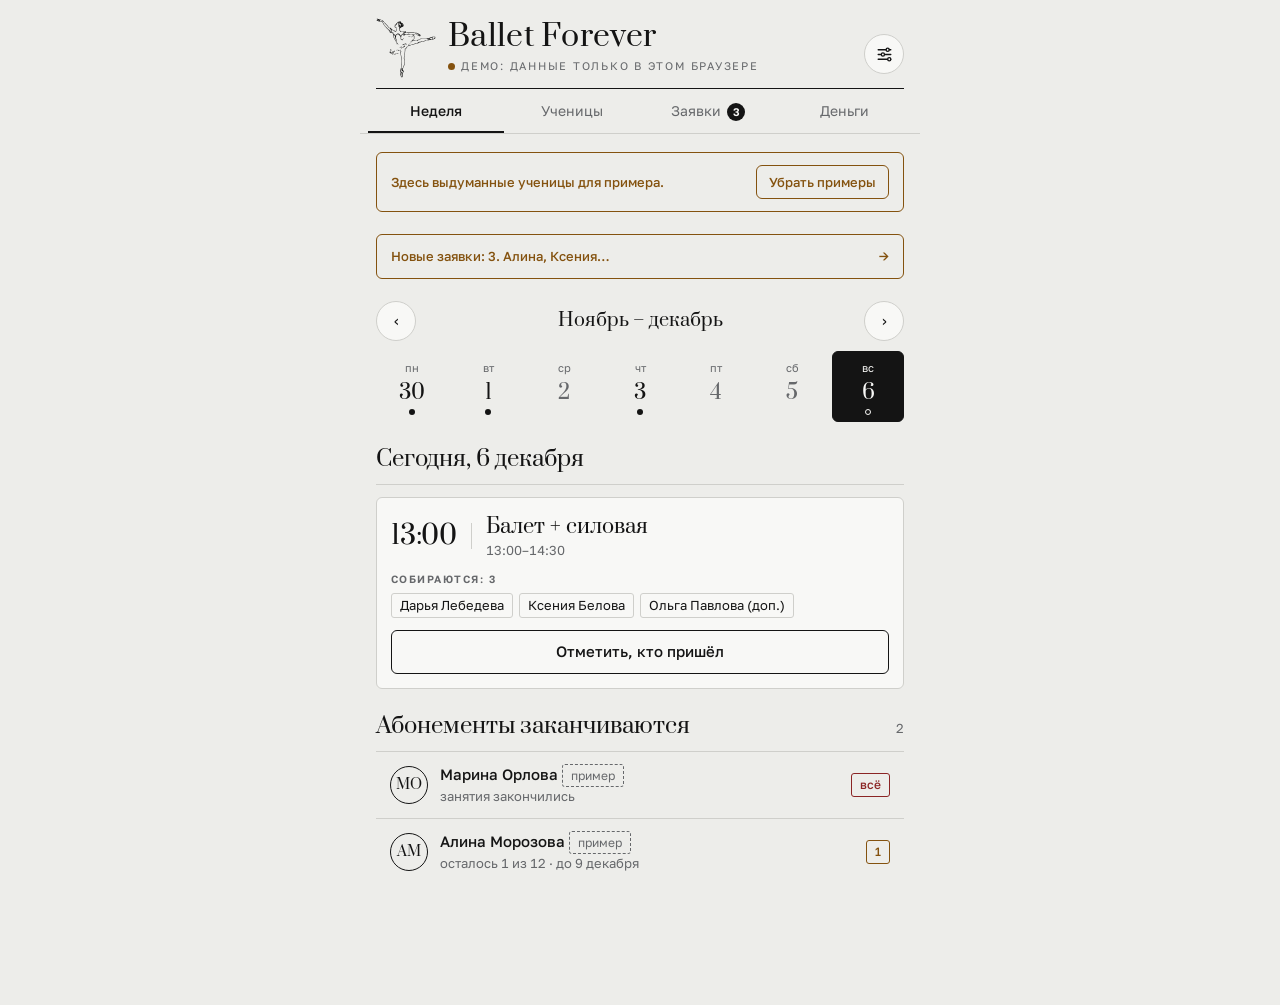
==== commit aaf41f9d: "Неделя с расписанием, заявки от учениц, запись на занятия и фото документов - главная: календарь нед" ====
--- a/index.html
+++ b/index.html
@@ -16,7 +16,6 @@
 <link rel="preconnect" href="https://fonts.gstatic.com" crossorigin>
 <link rel="stylesheet" href="https://fonts.googleapis.com/css2?family=Golos+Text:wght@400;500;600&family=Prata&display=swap">
 <link rel="stylesheet" href="assets/style.css">
-<style>body.logged-out nav.tabs, body.logged-out header.top { display: none; }</style>
 </head>
 <body>
 <div class="wrap">
@@ -30,17 +29,10 @@
       <svg viewBox="0 0 24 24" fill="none" stroke="currentColor" stroke-width="1.6" stroke-linecap="round" stroke-linejoin="round"><path d="M4 6h10M18 6h2M4 12h4M12 12h8M4 18h12M20 18h0"/><circle cx="16" cy="6" r="2"/><circle cx="10" cy="12" r="2"/><circle cx="18" cy="18" r="2"/></svg>
     </button>
   </header>
+  <nav class="tabs" id="tabs" aria-label="Разделы"></nav>
   <main id="app"></main>
 </div>
 
-<nav class="tabs" aria-label="Разделы">
-  <div class="in">
-    <button data-tab="home"><svg viewBox="0 0 24 24" fill="none" stroke="currentColor" stroke-width="1.6" stroke-linecap="round" stroke-linejoin="round"><path d="M3 10.5 12 3l9 7.5V20a1 1 0 0 1-1 1h-5v-6H9v6H4a1 1 0 0 1-1-1z"/></svg>Главная</button>
-    <button data-tab="mark"><svg viewBox="0 0 24 24" fill="none" stroke="currentColor" stroke-width="1.6" stroke-linecap="round" stroke-linejoin="round"><rect x="3" y="4" width="18" height="17" rx="1.5"/><path d="M8 2v4M16 2v4M3 10h18M8.5 15.5l2.5 2.5 4.5-5"/></svg>Занятие</button>
-    <button data-tab="students"><svg viewBox="0 0 24 24" fill="none" stroke="currentColor" stroke-width="1.6" stroke-linecap="round" stroke-linejoin="round"><circle cx="9" cy="8" r="4"/><path d="M2 21c0-4 3-6.5 7-6.5s7 2.5 7 6.5"/><path d="M16 4a4 4 0 0 1 0 8M19 14.8c1.8.9 3 2.9 3 6.2"/></svg>Ученицы</button>
-    <button data-tab="money"><svg viewBox="0 0 24 24" fill="none" stroke="currentColor" stroke-width="1.6" stroke-linecap="round" stroke-linejoin="round"><rect x="2" y="6" width="20" height="13" rx="1.5"/><circle cx="12" cy="12.5" r="2.5"/><path d="M6 10v5M18 10v5"/></svg>Деньги</button>
-  </div>
-</nav>
 
 <script src="config.js"></script>
 <script src="vendor/supabase.js"></script>
--- a/assets/style.css
+++ b/assets/style.css
@@ -37,8 +37,8 @@
   -webkit-tap-highlight-color: transparent;
 }
 [hidden] { display: none !important; }
-.wrap { max-width: 560px; margin: 0 auto; padding-inline: 16px; padding-block: env(safe-area-inset-top, 0px) calc(96px + env(safe-area-inset-bottom, 0px)); }
-.wrap.plain { padding-bottom: calc(32px + env(safe-area-inset-bottom, 0px)); }
+.wrap { max-width: 560px; margin: 0 auto; padding-inline: 16px; padding-block: env(safe-area-inset-top, 0px) calc(120px + env(safe-area-inset-bottom, 0px)); }
+.wrap.plain { padding-bottom: calc(120px + env(safe-area-inset-bottom, 0px)); }
 h1, h2, h3 { margin: 0; font-weight: 400; text-wrap: balance; }
 button, input, select, textarea { font: inherit; color: inherit; }
 button { cursor: pointer; }
@@ -86,6 +86,7 @@
 .pill.ex { color: var(--muted); border-style: dashed; font-weight: 400; }
 
 .btn { display: inline-flex; align-items: center; justify-content: center; gap: 6px; min-height: 44px; padding: 0 18px; border-radius: var(--r); border: 1px solid var(--ink); background: transparent; font-weight: 500; text-decoration: none; }
+a.btn { color: inherit; }
 .btn.primary { background: var(--accent); color: var(--accent-ink); border-color: var(--accent); }
 .btn.small { min-height: 34px; padding: 0 12px; font-size: 13px; }
 .btn.ghost { border-color: transparent; text-decoration: underline; text-underline-offset: 3px; }
@@ -138,25 +139,11 @@
 .check svg { width: 15px; height: 15px; opacity: 0; }
 .row[aria-pressed="true"] .check { background: var(--accent); color: var(--accent-ink); }
 .row[aria-pressed="true"] .check svg { opacity: 1; }
-.stickybar { position: sticky; bottom: calc(78px + env(safe-area-inset-bottom, 0px)); z-index: 3; }
-
-/* нижнее меню */
-nav.tabs { position: fixed; left: 0; right: 0; bottom: 0; z-index: 10; background: var(--surface); border-top: 1px solid var(--ink); padding: 6px 8px calc(6px + env(safe-area-inset-bottom, 0px)); }
-nav.tabs .in { max-width: 560px; margin: 0 auto; display: grid; grid-template-columns: repeat(4, 1fr); }
-nav.tabs button { background: none; border: 0; display: flex; flex-direction: column; align-items: center; gap: 3px; padding: 6px 0; font-size: 11px; color: var(--muted); letter-spacing: .03em; }
-nav.tabs svg { width: 22px; height: 22px; }
-nav.tabs button[aria-current="page"] { color: var(--ink); font-weight: 600; }
-
-/* лист снизу */
-.scrim { position: fixed; inset: 0; background: var(--scrim); z-index: 20; display: flex; align-items: flex-end; justify-content: center; }
-.sheet { background: var(--bg); width: 100%; max-width: 560px; max-height: 92%; overflow-y: auto; border-radius: 12px 12px 0 0; border-top: 1px solid var(--ink); padding: 18px 16px calc(20px + env(safe-area-inset-bottom, 0px)); display: flex; flex-direction: column; gap: 16px; animation: up .2s ease-out; }
-.sheet h2 { font-family: var(--f-display); font-size: 24px; }
-.sheet .head { display: flex; align-items: center; justify-content: space-between; gap: 8px; }
-@keyframes up { from { transform: translateY(24px); opacity: .6; } to { transform: none; opacity: 1; } }
-@media (prefers-reduced-motion: reduce) { .sheet { animation: none; } * { transition: none !important; } }
+
+
 
 .msg { background: var(--surface); border: 1px solid var(--line); border-radius: var(--r); padding: 12px; white-space: pre-wrap; overflow-wrap: anywhere; user-select: all; -webkit-user-select: all; }
-.toast { position: fixed; left: 50%; transform: translateX(-50%); bottom: calc(88px + env(safe-area-inset-bottom, 0px)); background: var(--ink); color: var(--bg); padding: 10px 16px; border-radius: var(--r); font-weight: 500; z-index: 30; max-width: calc(100% - 32px); }
+.toast { position: fixed; left: 50%; transform: translateX(-50%); top: calc(12px + env(safe-area-inset-top, 0px)); background: var(--ink); color: var(--bg); padding: 10px 16px; border-radius: var(--r); font-weight: 500; z-index: 30; max-width: calc(100% - 32px); }
 
 .stats { display: grid; grid-template-columns: repeat(2, 1fr); gap: 10px; }
 .stat { padding: 14px; }
@@ -193,3 +180,78 @@
 .note { border-left: 2px solid var(--warn); padding: 6px 0 6px 12px; color: var(--warn); font-size: 14px; }
 .note.bad { border-color: var(--bad); color: var(--bad); }
 .footer-mark { text-align: center; color: var(--muted); font-size: 11px; letter-spacing: .16em; text-transform: uppercase; padding-top: 8px; }
+
+/* вкладки сверху: нижняя панель Яндекс Браузера их не перекрывает */
+nav.tabs { position: sticky; top: env(safe-area-inset-top, 0px); z-index: 5; background: var(--bg); display: grid; grid-template-columns: repeat(4, 1fr); border-bottom: 1px solid var(--line); margin-inline: -16px; padding-inline: 8px; }
+nav.tabs button { background: none; border: 0; border-bottom: 2px solid transparent; padding: 12px 2px 10px; font-size: 14px; color: var(--muted); white-space: nowrap; }
+nav.tabs button[aria-current="page"] { color: var(--ink); border-bottom-color: var(--ink); font-weight: 500; }
+nav.tabs .count { display: inline-grid; place-items: center; min-width: 18px; height: 18px; padding: 0 5px; border-radius: 9px; background: var(--accent); color: var(--accent-ink); font-size: 11px; font-weight: 600; margin-left: 2px; }
+body.logged-out nav.tabs, body.logged-out header.top { display: none; }
+
+/* экран поверх основного */
+.page { position: fixed; inset: 0; z-index: 20; background: var(--bg); overflow-y: auto; -webkit-overflow-scrolling: touch; animation: pagein .18s ease-out; }
+.page-head { position: sticky; top: 0; z-index: 2; display: flex; align-items: center; gap: 12px; padding: calc(10px + env(safe-area-inset-top, 0px)) 16px 10px; background: var(--bg); border-bottom: 1px solid var(--ink); }
+.page-head h2 { font-family: var(--f-display); font-size: 20px; line-height: 1.2; min-width: 0; overflow-wrap: anywhere; }
+.page-body { max-width: 560px; margin: 0 auto; padding: 18px 16px calc(140px + env(safe-area-inset-bottom, 0px)); display: flex; flex-direction: column; gap: 18px; }
+body.has-page { overflow: hidden; }
+@keyframes pagein { from { transform: translateX(16px); opacity: .6; } to { transform: none; opacity: 1; } }
+@media (prefers-reduced-motion: reduce) { .page { animation: none; } * { transition: none !important; } }
+
+/* неделя */
+.week { display: flex; flex-direction: column; gap: 10px; align-items: center; }
+.week-head { display: flex; align-items: center; justify-content: space-between; width: 100%; }
+.week-head .disp { font-size: 18px; }
+.week-days { display: grid; grid-template-columns: repeat(7, 1fr); gap: 4px; width: 100%; }
+.wd { display: flex; flex-direction: column; align-items: center; gap: 2px; padding: 8px 0 6px; border: 1px solid transparent; border-radius: var(--r); background: none; min-width: 0; }
+.wd small { font-size: 11px; color: var(--muted); text-transform: lowercase; }
+.wd b { font-family: var(--f-display); font-weight: 400; font-size: 20px; font-variant-numeric: lining-nums; }
+.wd i { width: 6px; height: 6px; border-radius: 50%; }
+.wd i.dot { border: 1px solid var(--ink); }
+.wd i.done { background: var(--ink); }
+.wd[data-empty] b { color: var(--muted); }
+.wd.today { border-color: var(--line); }
+.wd.sel { background: var(--accent); border-color: var(--accent); color: var(--accent-ink); }
+.wd.sel small, .wd.sel b { color: var(--accent-ink); }
+.wd.sel i.dot { border-color: var(--accent-ink); }
+.wd.sel i.done { background: var(--accent-ink); }
+.day { display: flex; flex-direction: column; gap: 12px; }
+.cls { padding: 14px; display: flex; flex-direction: column; gap: 12px; }
+.cls-head { display: flex; gap: 14px; align-items: center; }
+.cls-time { font-size: 26px; line-height: 1; padding-right: 14px; border-right: 1px solid var(--line); }
+.cls h3 { font-family: var(--f-display); font-size: 20px; }
+.cls-who { display: flex; flex-direction: column; gap: 6px; }
+.names { display: flex; flex-wrap: wrap; gap: 6px; }
+.names span { border: 1px solid var(--line); border-radius: 3px; padding: 2px 8px; font-size: 13px; }
+.banner.link { width: 100%; text-align: left; background: transparent; cursor: pointer; }
+
+/* заявки */
+.req { padding: 14px; display: flex; flex-direction: column; gap: 8px; }
+.req h3 { font-family: var(--f-display); font-size: 20px; }
+.req p { margin: 0; }
+img.doc { width: 100%; border: 1px solid var(--line); border-radius: var(--r); background: #fff; }
+
+/* выбор абонемента */
+.plan-cards { display: grid; gap: 8px; }
+.plan { display: grid; grid-template-columns: 1fr auto; grid-template-areas: "t p" "s p"; gap: 2px 12px; text-align: left; padding: 14px; border: 1px solid var(--line); border-radius: var(--r); background: var(--surface); }
+.plan b { grid-area: t; font-weight: 500; }
+.plan span { grid-area: s; color: var(--muted); font-size: 13px; }
+.plan em { grid-area: p; align-self: center; font-style: normal; font-family: var(--f-display); font-size: 20px; font-variant-numeric: lining-nums; }
+.plan[aria-pressed="true"] { border-color: var(--ink); box-shadow: inset 0 0 0 1px var(--ink); }
+.plan[aria-pressed="true"] b::before { content: "● "; }
+.plans-edit { display: flex; flex-direction: column; gap: 10px; }
+.plan-edit { display: grid; grid-template-columns: 1fr 1fr 1.3fr auto; gap: 8px; align-items: end; }
+.plan-edit > * { min-width: 0; }
+.seg button { font-family: var(--f-body); font-size: 15px; }
+
+/* дни и отметки */
+.chips { display: flex; flex-wrap: wrap; gap: 8px; }
+.chip { border: 1px solid var(--ink); border-radius: 999px; padding: 8px 14px; background: transparent; font-size: 14px; }
+.chip[aria-pressed="true"] { background: var(--accent); color: var(--accent-ink); }
+.row.up .day { width: 32px; flex: none; font-family: var(--f-display); font-size: 16px; }
+.toggle { flex: none; min-width: 104px; min-height: 36px; border-radius: 999px; border: 1px solid var(--ink); background: transparent; font-size: 13px; padding: 0 12px; }
+.toggle.on { background: var(--accent); color: var(--accent-ink); }
+.actions { display: flex; flex-direction: column; gap: 8px; }
+.note.ok { border-color: var(--ok); color: var(--ok); }
+.note .btn { min-height: 28px; padding: 0 6px; }
+.check-line { display: flex; gap: 10px; align-items: center; font-size: 14px; }
+.check-line input { width: 20px; height: 20px; }
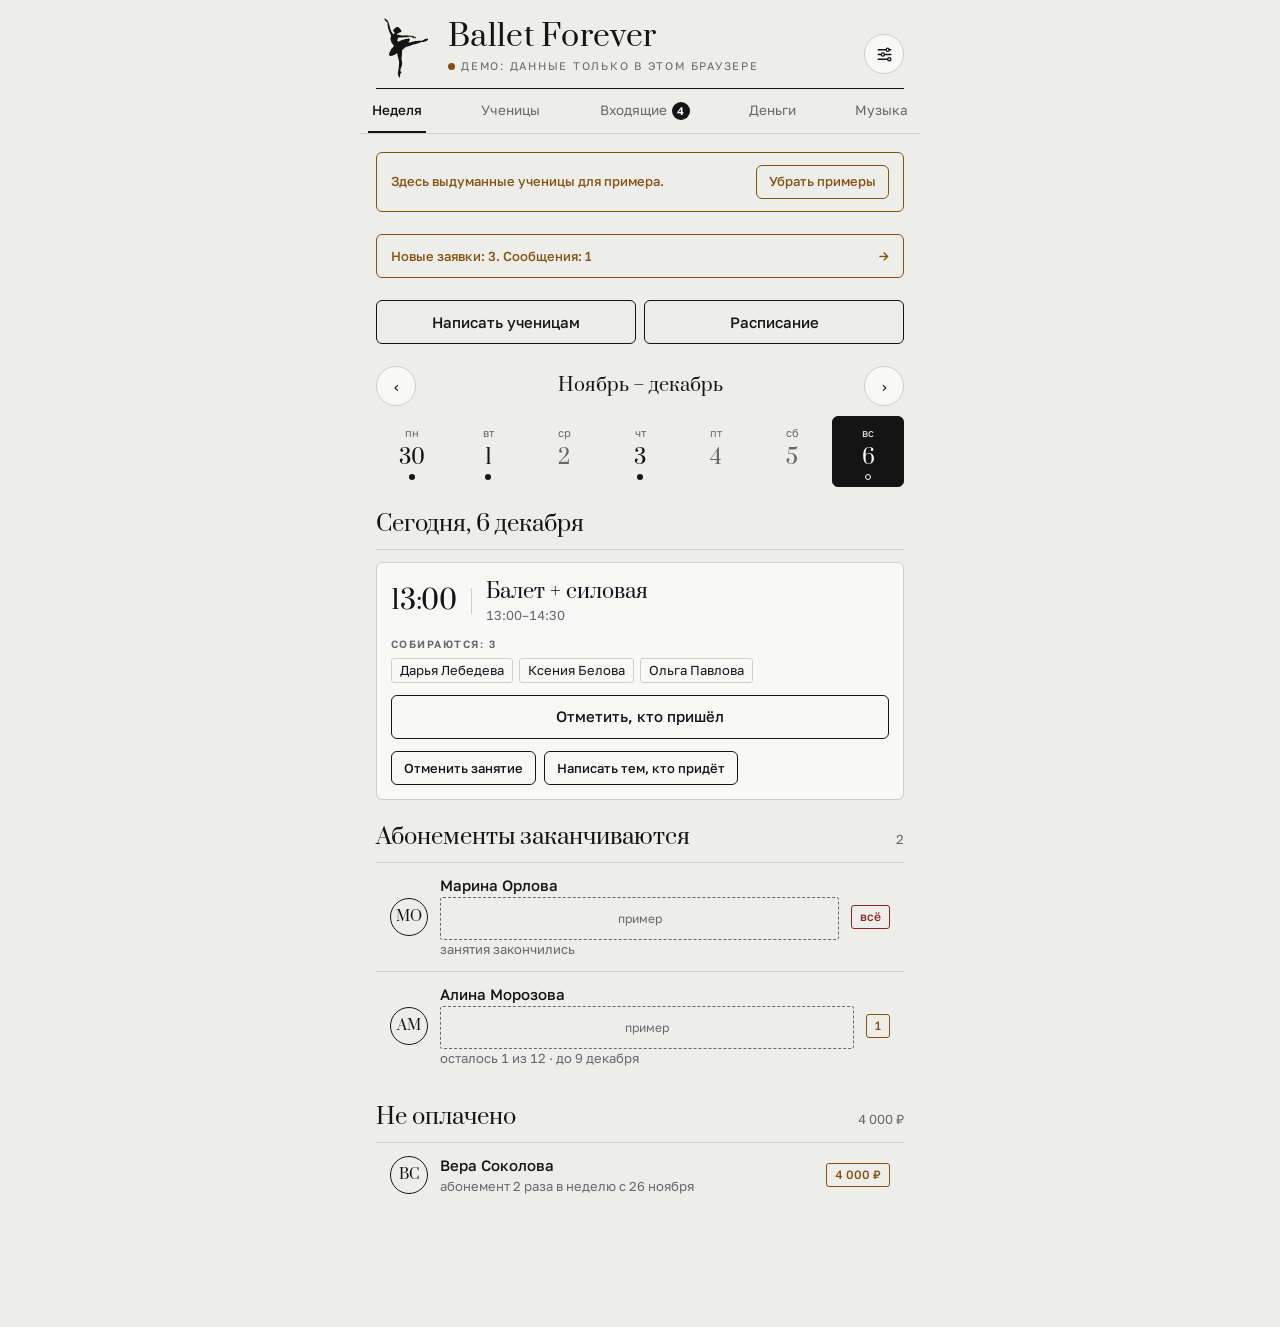
==== commit c2eb008b: "Музыка к занятиям: композиции в телефоне, конструктор плана и плеер - раздел «Музыка»: композиции за" ====
--- a/index.html
+++ b/index.html
@@ -38,6 +38,7 @@
 <script src="vendor/supabase.js"></script>
 <script src="assets/core.js"></script>
 <script src="assets/store.js"></script>
+<script src="assets/music.js"></script>
 <script src="assets/app.js"></script>
 </body>
 </html>
--- a/assets/style.css
+++ b/assets/style.css
@@ -163,7 +163,7 @@
 /* страница ученицы */
 .me-hero { display: grid; grid-template-columns: 1fr auto; align-items: end; gap: 8px; padding-block: 22px 16px; border-bottom: 1px solid var(--ink); }
 .me-hero .ballerina { width: 120px; height: 120px; margin-bottom: -6px; }
-.me-hero h1 { font-family: var(--f-display); font-size: 34px; line-height: 1.05; overflow-wrap: anywhere; }
+.me-hero h1 { font-family: var(--f-display); font-size: 30px; line-height: 1.05; overflow-wrap: anywhere; }
 .me-hero p { margin: 8px 0 0; color: var(--muted); font-size: 11px; text-transform: uppercase; letter-spacing: .16em; }
 .big { display: flex; align-items: baseline; gap: 10px; flex-wrap: wrap; }
 .big b { font-family: var(--f-display); font-weight: 400; font-size: 72px; line-height: .95; font-variant-numeric: lining-nums; }
@@ -182,8 +182,8 @@
 .footer-mark { text-align: center; color: var(--muted); font-size: 11px; letter-spacing: .16em; text-transform: uppercase; padding-top: 8px; }
 
 /* вкладки сверху: нижняя панель Яндекс Браузера их не перекрывает */
-nav.tabs { position: sticky; top: env(safe-area-inset-top, 0px); z-index: 5; background: var(--bg); display: grid; grid-template-columns: repeat(4, 1fr); border-bottom: 1px solid var(--line); margin-inline: -16px; padding-inline: 8px; }
-nav.tabs button { background: none; border: 0; border-bottom: 2px solid transparent; padding: 12px 2px 10px; font-size: 14px; color: var(--muted); white-space: nowrap; }
+nav.tabs { position: sticky; top: env(safe-area-inset-top, 0px); z-index: 5; background: var(--bg); display: flex; justify-content: space-between; gap: 4px; overflow-x: auto; scrollbar-width: none; border-bottom: 1px solid var(--line); margin-inline: -16px; padding-inline: 8px; }
+nav.tabs button { background: none; border: 0; border-bottom: 2px solid transparent; padding: 12px 4px 10px; font-size: 13.5px; flex: 0 0 auto; color: var(--muted); white-space: nowrap; }
 nav.tabs button[aria-current="page"] { color: var(--ink); border-bottom-color: var(--ink); font-weight: 500; }
 nav.tabs .count { display: inline-grid; place-items: center; min-width: 18px; height: 18px; padding: 0 5px; border-radius: 9px; background: var(--accent); color: var(--accent-ink); font-size: 11px; font-weight: 600; margin-left: 2px; }
 body.logged-out nav.tabs, body.logged-out header.top { display: none; }
@@ -255,3 +255,82 @@
 .note .btn { min-height: 28px; padding: 0 6px; }
 .check-line { display: flex; gap: 10px; align-items: center; font-size: 14px; }
 .check-line input { width: 20px; height: 20px; }
+
+/* отмены, долги, сообщения, карточка ученицы */
+.cls.cancelled { opacity: .75; border-style: dashed; }
+.cls.cancelled h3 { text-decoration: line-through; }
+.wd i.off { border: 1px solid var(--bad); background: transparent; transform: rotate(45deg); border-radius: 1px; }
+.row.up.off .name { text-decoration: line-through; color: var(--muted); }
+.mark-item .seg.small { margin: 0 14px 12px 54px; }
+.seg.small button { min-height: 36px; font-size: 12px; padding: 0 4px; line-height: 1.2; }
+.who { display: flex; gap: 12px; align-items: center; }
+.who .main { flex: 1; min-width: 0; }
+.who h2 { font-size: 24px; overflow-wrap: anywhere; }
+.who .iconbtn { font-size: 20px; line-height: 1; }
+.status { padding: 14px; display: flex; flex-direction: column; gap: 10px; }
+.status-top { display: flex; justify-content: space-between; gap: 8px; align-items: center; flex-wrap: wrap; }
+.status .big b { font-size: 52px; }
+.debt-row { display: flex; justify-content: space-between; align-items: center; gap: 8px; flex-wrap: wrap; }
+.msgs { display: flex; flex-direction: column; gap: 8px; padding: 14px; border: 1px solid var(--ink); border-radius: var(--r); }
+.msg-item p { margin: 2px 0 0; }
+.msg-item + .msg-item { padding-top: 8px; border-top: 1px dashed var(--line); }
+.btn.danger.block { border-color: var(--bad); }
+
+/* шкала: закрашено — была, пусто — осталось */
+.meter i.burn { border-style: dashed; border-color: var(--bad); }
+.meter-legend { display: flex; gap: 16px; flex-wrap: wrap; font-size: 13px; color: var(--muted); margin-top: 4px; }
+.meter-legend span { display: inline-flex; align-items: center; gap: 6px; }
+.meter-legend i { width: 9px; height: 9px; border: 1px solid var(--ink); border-radius: 50%; display: inline-block; }
+.meter-legend i.on { background: var(--ink); }
+
+/* календарь абонемента */
+.cal { display: flex; flex-direction: column; gap: 14px; }
+.cal-title { font-family: var(--f-display); font-size: 17px; margin-bottom: 6px; }
+.cal-grid { display: grid; grid-template-columns: repeat(7, 1fr); gap: 4px; text-align: center; align-items: center; }
+.cal-grid b { font-size: 11px; font-weight: 500; color: var(--muted); padding-bottom: 2px; }
+.cd { aspect-ratio: 1; display: grid; place-items: center; font-size: 13px; border-radius: 50%; border: 1px solid transparent; font-variant-numeric: tabular-nums lining-nums; width: min(38px, 100%); height: auto; margin: 0 auto; }
+.cd.out { color: var(--line); }
+.cd.cls { color: var(--muted); }
+.cd.was { background: var(--ink); color: var(--bg); }
+.cd.miss { border-color: var(--bad); color: var(--bad); background: repeating-linear-gradient(135deg, transparent 0 5px, color-mix(in srgb, var(--bad) 18%, transparent) 5px 6px); }
+.cd.go { border-color: var(--ink); }
+.cd.frozen { background: var(--soft); color: var(--muted); border: 1px dashed var(--muted); }
+.cd.off { text-decoration: line-through; color: var(--muted); border: 1px dotted var(--muted); }
+.cd.now { box-shadow: 0 0 0 2px var(--bg), 0 0 0 3px var(--warn); }
+.cal-legend { display: flex; flex-wrap: wrap; gap: 8px 14px; font-size: 12px; color: var(--muted); }
+.cal-legend span { display: inline-flex; align-items: center; gap: 6px; }
+.cal-legend .cd { width: 14px; height: 14px; margin: 0; display: inline-block; }
+.cal-wrap summary { cursor: pointer; font-size: 14px; text-decoration: underline; text-underline-offset: 3px; padding: 6px 0; }
+.cal-wrap[open] summary { margin-bottom: 10px; }
+
+/* переписка */
+.thread { display: flex; flex-direction: column; gap: 8px; max-height: 55vh; overflow-y: auto; }
+.msgs .thread { max-height: none; }
+.bubble { max-width: 85%; align-self: flex-start; background: var(--surface); border: 1px solid var(--line); border-radius: 14px 14px 14px 4px; padding: 8px 12px; }
+.bubble.me { align-self: flex-end; background: var(--accent); color: var(--accent-ink); border-color: var(--accent); border-radius: 14px 14px 4px 14px; }
+.bubble p { margin: 0; white-space: pre-wrap; overflow-wrap: anywhere; }
+.bubble span { display: block; font-size: 11px; opacity: .7; margin-top: 2px; }
+
+/* музыка */
+.grid3 { display: grid; grid-template-columns: 1fr 1fr 1fr; gap: 10px; }
+.grid3 > * { min-width: 0; }
+.exs { display: flex; flex-direction: column; gap: 12px; }
+.ex { padding: 12px; display: flex; flex-direction: column; gap: 10px; }
+.ex-head { display: flex; gap: 8px; align-items: center; }
+.ex-head b { font-size: 22px; width: 22px; text-align: center; font-weight: 400; }
+.ex-head input { flex: 1; min-width: 0; font-weight: 500; }
+.ex-head .iconbtn { width: 36px; height: 36px; }
+.player { display: flex; flex-direction: column; gap: 10px; padding: 16px; border: 1px solid var(--ink); border-radius: var(--r); }
+.pl-ex { font-size: 32px; line-height: 1.1; }
+.pl-rep { font-size: 16px; color: var(--muted); min-height: 1em; }
+.pl-track { font-weight: 500; }
+.pl-bar { height: 6px; background: var(--line); border-radius: 3px; overflow: hidden; }
+.pl-bar i { display: block; height: 100%; background: var(--ink); }
+.pl-time { display: flex; justify-content: space-between; font-size: 13px; color: var(--muted); }
+.pl-count { font-size: 64px; text-align: center; line-height: 1; }
+.pl-btns { display: flex; align-items: center; justify-content: center; gap: 16px; margin: 6px 0; }
+.iconbtn.big { width: 56px; height: 56px; font-size: 20px; }
+.pl-main { min-width: 140px; min-height: 56px; font-size: 18px; }
+.pl-step.cur { background: var(--soft); }
+.pl-step.cur .name { font-weight: 700; }
+.pl-step.done { opacity: .5; }
